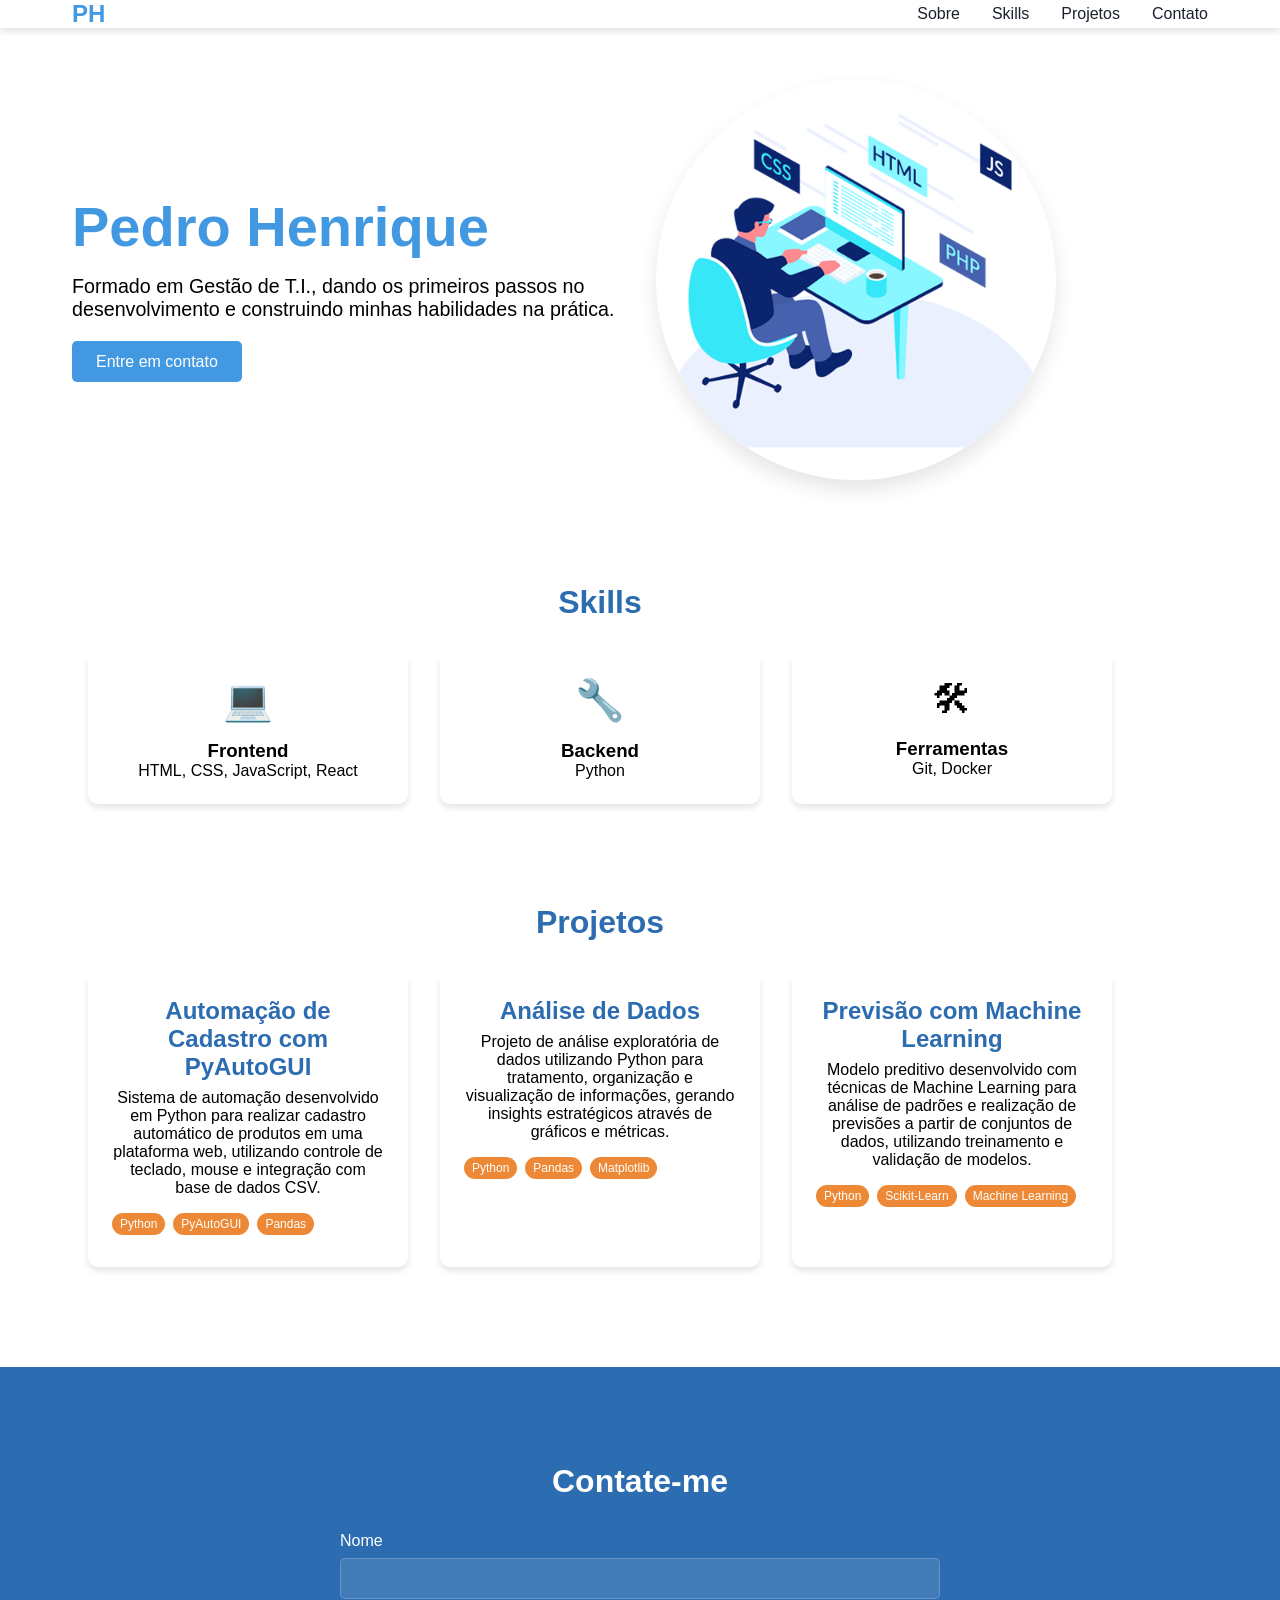
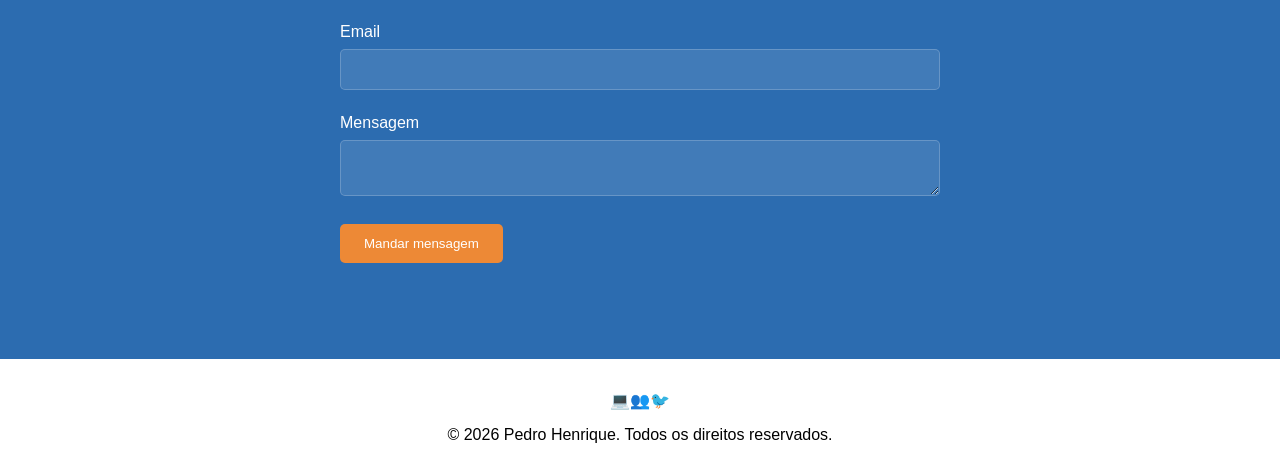
==== index.html @ 6753866b "adiciona link no projeto" ====
<!DOCTYPE html>
<html lang="pt">
    <head>

        <!-- Título exibido na aba do navegador -->
        <title> Desenvolvedor </title>

        <!-- Arquivo CSS principal -->
        <link rel="stylesheet" href="styles.css">
    </head>

    <body>

        <!-- Cabeçalho e menu de navegação -->
        <header>
            <nav class="container">
                <div class="logo"> PH </div>

                <!-- Links de navegação da página -->
                <UL class="nav-links">
                    <li> <a href="#sobre"> Sobre </a> </li>
                    <li> <a href="#skills"> Skills </a> </li>
                    <li> <a href="#projetos"> Projetos </a> </li>
                    <li> <a href="#contato"> Contato </a> </li>
                </UL>
            </nav>
        </header>

        <main>

            <!-- Seção principal de apresentação -->
            <section id="sobre" class="dev container fade-in">
                <div class="dev-texto">
                    <h1> Pedro Henrique </h1>

                    <p> Formado em Gestão de T.I., dando os primeiros passos no desenvolvimento e construindo minhas habilidades na prática. </p>

                    <a class="botao-de-contato" href="#contato"> Entre em contato </a>                        
                </div>

                <!-- Imagem de perfil -->
                <div class="dev-imagem">
                    <img src="img/dude.png" class="imagem-perfil">
                </div>
            </section>
            
            <!-- Seção de habilidades -->
            <section id="skills" class="container fade-in">
                <h2> Skills </h2>

                <div class="skills-grid">

                    <!-- Skill Frontend -->
                    <div class="skills-item">
                        <div class="skill-icon">&#128187;</div>
                        <h3>Frontend</h3>
                        <p>HTML, CSS, JavaScript, React</p>
                    </div>

                    <!-- Skill Backend -->
                    <div class="skills-item">
                        <div class="skill-icon">&#128295;</div>
                        <h3>Backend</h3>
                        <p>Python</p>
                    </div>

                    <!-- Ferramentas -->
                    <div class="skills-item">
                        <div class="skill-icon">&#128736;</div>
                        <h3>Ferramentas</h3>
                        <p>Git, Docker</p>
                    </div>
                    
                </div> 
            </section>
            
            <!-- Seção de projetos -->

            <section id="projetos" class="container fade-in">
                <h2> Projetos </h2>

                <div class="projeto-grid">

                <!-- Projeto 1 -->
                <a href="https://github.com/pedrollima2002/automacao-de-estoque"
                    target="_blank"
                    class="projeto-card">
                
                    <h3 class="titulo-projeto">Automação de Cadastro com PyAutoGUI</h3>

            <p>
                Sistema de automação desenvolvido em Python para realizar cadastro automático
                de produtos em uma plataforma web, utilizando controle de teclado, mouse
                e integração com base de dados CSV.
            </p>

            <div class="projeto-tags">
                <span> Python </span>
                <span> PyAutoGUI </span>
                <span> Pandas </span>
            </div>
                </a>

        <!-- Projeto 2 -->
        <a href="https://github.com/pedrollima2002/analise-de-dados" target="_blank" class="projeto-card">
            <h3 class="titulo-projeto">Análise de Dados</h3>

            <p>
                Projeto de análise exploratória de dados utilizando Python para tratamento,
                organização e visualização de informações, gerando insights estratégicos
                através de gráficos e métricas.
            </p>

            <div class="projeto-tags">
                <span> Python </span>
                <span> Pandas </span>
                <span> Matplotlib </span>
            </div>
        </a>

        <!-- Projeto 3 -->
        <a href="https://github.com/pedrollima2002/previsao-com-machine-learning" target="_blank" class="projeto-card">
            <h3 class="titulo-projeto">Previsão com Machine Learning</h3>

            <p>
                Modelo preditivo desenvolvido com técnicas de Machine Learning para análise
                de padrões e realização de previsões a partir de conjuntos de dados,
                utilizando treinamento e validação de modelos.
            </p>

            <div class="projeto-tags">
                <span> Python </span>
                <span> Scikit-Learn </span>
                <span> Machine Learning </span>
            </div>
        </a>

    </div>
</section>

            <!-- Seção de contato -->
            <section id="contato" class="contato fade-in">

                <h2 class="titulo-contato"> Contate-me </h2>

                <!-- Formulário de contato -->
                <form 
                    class="contato-form"
                    action="https://formspree.io/f/xnjwekrn"
                    method="POST"
                >

                    <div class="grupo-formulario">
                        <label> Nome </label>
                        <input id="nome" name="nome" required>
                    </div>

                    <div class="grupo-formulario">
                        <label for="email"> Email </label>
                        <input id="email" name="email" type="email" required>
                    </div>

                    <div class="grupo-formulario">
                        <label for="mensagem"> Mensagem </label>
                        <textarea id="mensagem" name="mensagem" required></textarea>
                    </div>

                    <button type="submit"> Mandar mensagem </button>
                </form>
                
            </section>

            <!-- Rodapé -->
            <footer>

                <!-- Ícones do footer -->
                <ul class="icones-footer">
                    <li>&#128187;</li>
                    <li>&#128101;</li>
                    <li>&#128038;</li>
                </ul>

                <p>&copy; 2026 Pedro Henrique. Todos os direitos reservados.</p>
            </footer>

        </main>
    </body>
</html>
---- styles.css ----
*, *::before, *::after {
    margin: 0;
    padding: 0;
    box-sizing: border-box
}

:root {
    --cor-de-fundo: #f0f4f8;
    --cor-de-texto: #1a202c;
    --cor-primaria: #4299e1;
    --cor-auxiliar: #ed8936;
    --cor-segundaria: #2c6cb0;
    --cor-de-fundo-card: #ffffff;
    --fonte: 'Inter', 'arial', sans-serif;
    --transicao: all 0.3s ease;
}

body {
    font-family: var(--fonte);
}

.container {
    max-width: 1200px;
    margin: 0 auto;
    padding: 0 2rem;
}

h2 {
    font-size: 2rem;
    margin-bottom: 2rem;
    text-align: center;
    color: var(--cor-segundaria );
    }

header {
    background-color: var(--cor-de-fundo-card);
    box-shadow: 0 4px 6px rgba(0, 0, 0, 0.1);
    position: fixed;
    width: 100%;
    top: 0;
    z-index: 1000;
}

nav {
    display: flex;
    justify-content: space-between;
    align-items: center; 
    padding: 1rem 0;
}

header .logo {
    font-size: 1.5rem;
    font-weight: bold;
    color: var(--cor-primaria)
}

.nav-links {
    display: flex;
    list-style: none;
}

.nav-links li {
    margin-left: 2rem;
}

.nav-links a {
    color: var(--cor-de-texto);
    text-decoration: none;
    transition: var(--transicao);
}

.nav-links a:hover {
    color: var(--cor-primaria);

}

main {

    margin-top: 5rem;
}

section {
    padding: 6rem 2rem;
}

.dev {
    display: grid;
    grid-template-columns: 1fr 1fr;
    gap: 2rem;
    align-items: center;
}

.dev-texto h1 {
    font-size: 3.5rem;
    margin-bottom: 1rem;
    color: var(--cor-primaria);
}

.dev-texto p {
    font-size: 1.23rem;
    margin-bottom: 2rem;
}

.botao-de-contato {
    background-color: var(--cor-primaria);
    text-decoration: none;
    color: white;
    padding: 0.75rem 1.5rem;
    border-radius: 5px;
    transition: var(--transicao);

}

.botao-de-contato:hover {
    background-color: var(--cor-segundaria);
}

.dev-imagem {
    position: relative;
}

.imagem-perfil {
    box-shadow: 0 10px 20px rgba(0, 0, 0, 0.1);
    border-radius: 50%;
    width: 100%;
    height: auto;
    max-width: 400px;
    object-fit: cover;
}

.skills-grid {
    display: grid;
    grid-template-columns: repeat(3, 320px);
    justify-content: center;
    gap: 2rem;
}

.skills-item {
    background-color: var(--cor-de-fundo-card);
    box-shadow: 0 4px 6px rgba(0, 0, 0, 0.1);
    padding: 1.5rem;
    text-align: center;
    border-radius: 10px;
    transition: var(--transicao);
}

.skills-item:hover {
    transform: translateY(-5px);

}

.skill-icon {
    font-size: 2.5rem;
    margin-bottom: 1rem;

}

.projeto-grid {
     display: grid;
    grid-template-columns: repeat(3, 320px);
    justify-content: center;
    gap: 2rem;
}

.projeto-card {
    background-color: var(--cor-de-fundo-card);
    border-radius: 10px;
    box-shadow: 0 4px 6px rgba(0, 0, 0, 0.1);
    padding: 1.5rem;
    transition: var(--transicao);
    text-decoration: none;
    color: inherit;
    display: block;
    
}

.projeto-card:hover {
    transform: translateY(-5px);
}

.titulo-projeto {
    font-size: 1.5rem;
    margin-bottom: 0.5rem;
    color: var(--cor-segundaria);
}

.projeto-tags {
    margin-top: 1rem;
    display: flex;
    flex-wrap: wrap;
}

.projeto-tags span {
    background-color: var(--cor-auxiliar);
    color: white;
    padding: 0.25rem 0.5rem;
    font-size: 0.75rem;
    border-radius: 20px;
    margin-right: 0.5rem;
    margin-bottom: 0.5rem;

}

#projetos, #skills {
    margin: 100px 0;
    text-align: center;
}

.contato {
    background-color: var(--cor-segundaria);
    color: white;
}

.contato-form {
    max-width: 600px;
    margin: 0 auto;
}

.grupo-formulario {
    margin-bottom: 1.5rem;
}

label {
    margin-bottom: 0.5rem;
    display: block;
}

input, textarea {
   background-color: rgba(255, 255, 255, 0.1);
    border: 1px solid rgba(255, 255, 255, 0.2);
    padding: 0.75rem;
    border-radius: 5px;
    color: white;
    width: 100%;
}

button {
    background-color: var(--cor-auxiliar);
    color: white;
    padding: 0.75rem 1.5rem;
    border: none;
    border-radius: 5px;
    cursor: pointer;
}

.titulo-contato {
    color: white;
}

footer {
    background-color: var(--cor-de-fundo-card);
    text-align: center;
    padding: 2rem 0;
}

.icones-footer {
    display: flex;
    justify-content: center;
    list-style: none;
    margin-bottom: 1rem;
}

@keyframes fade {
    from {
        opacity: 0; transform: translateY(20px);}
        to {
            opacity: 1; transform: translateY(0);
        }
}

.fade-in {
    animation: fade 1s ease-out;
}
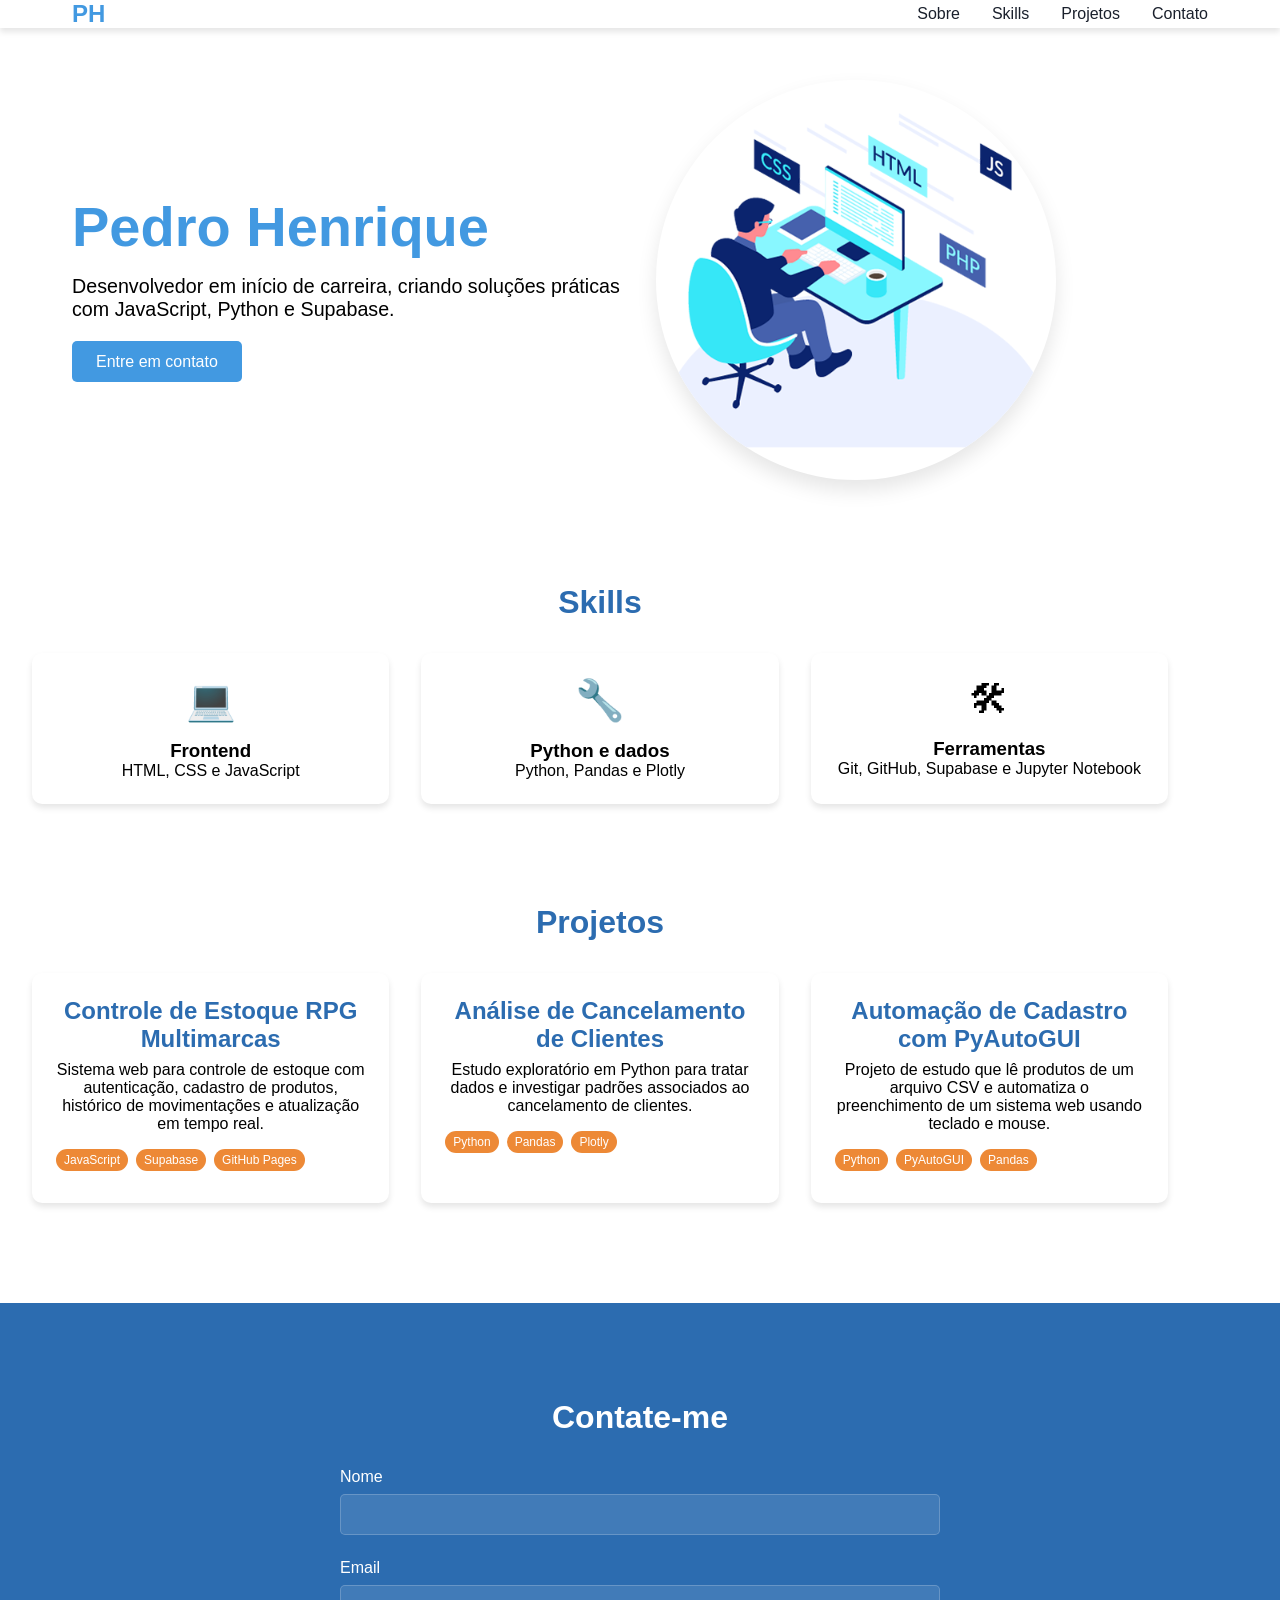
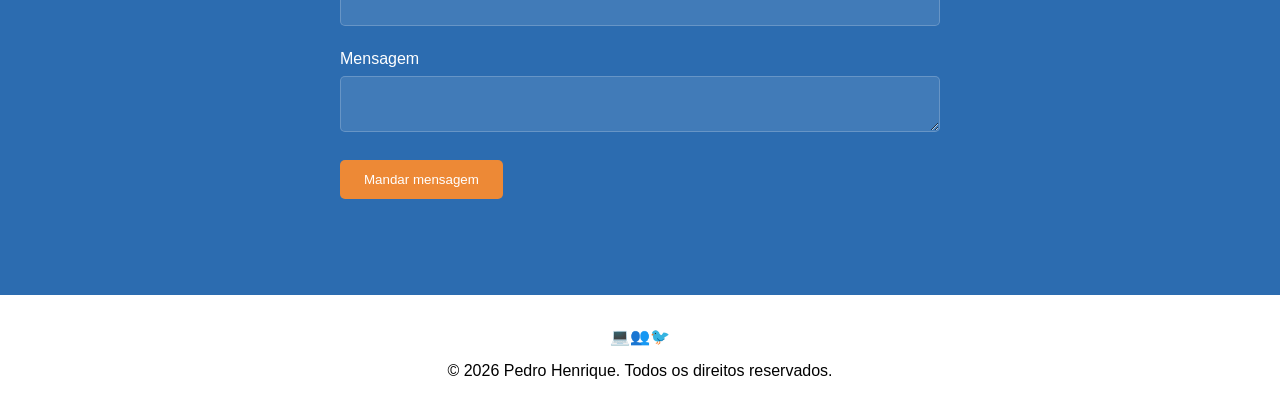
==== commit 12f07e22: "fix: corrige informações públicas do portfólio" ====
--- a/index.html
+++ b/index.html
@@ -2,11 +2,15 @@
 <html lang="pt">
     <head>
 
+        <meta charset="UTF-8">
+        <meta name="viewport" content="width=device-width, initial-scale=1.0">
+        <meta name="description" content="Portfólio de Pedro Henrique, desenvolvedor em início de carreira com projetos em JavaScript, Python e Supabase.">
+
         <!-- Título exibido na aba do navegador -->
-        <title> Desenvolvedor </title>
+        <title>Pedro Henrique | Desenvolvedor</title>
 
         <!-- Arquivo CSS principal -->
-        <link rel="stylesheet" href="styles.css">
+        <link rel="stylesheet" href="styles.css?v=20261008">
     </head>
 
     <body>
@@ -33,14 +37,14 @@
                 <div class="dev-texto">
                     <h1> Pedro Henrique </h1>
 
-                    <p> Formado em Gestão de T.I., dando os primeiros passos no desenvolvimento e construindo minhas habilidades na prática. </p>
+                    <p> Desenvolvedor em início de carreira, criando soluções práticas com JavaScript, Python e Supabase. </p>
 
                     <a class="botao-de-contato" href="#contato"> Entre em contato </a>                        
                 </div>
 
                 <!-- Imagem de perfil -->
                 <div class="dev-imagem">
-                    <img src="img/dude.png" class="imagem-perfil">
+                    <img src="src/img/dude.png" class="imagem-perfil" alt="Ilustração de uma pessoa desenvolvendo software">
                 </div>
             </section>
             
@@ -54,21 +58,21 @@
                     <div class="skills-item">
                         <div class="skill-icon">&#128187;</div>
                         <h3>Frontend</h3>
-                        <p>HTML, CSS, JavaScript, React</p>
+                        <p>HTML, CSS e JavaScript</p>
                     </div>
 
                     <!-- Skill Backend -->
                     <div class="skills-item">
                         <div class="skill-icon">&#128295;</div>
-                        <h3>Backend</h3>
-                        <p>Python</p>
+                        <h3>Python e dados</h3>
+                        <p>Python, Pandas e Plotly</p>
                     </div>
 
                     <!-- Ferramentas -->
                     <div class="skills-item">
                         <div class="skill-icon">&#128736;</div>
                         <h3>Ferramentas</h3>
-                        <p>Git, Docker</p>
+                        <p>Git, GitHub, Supabase e Jupyter Notebook</p>
                     </div>
                     
                 </div> 
@@ -82,56 +86,54 @@
                 <div class="projeto-grid">
 
                 <!-- Projeto 1 -->
-                <a href="https://github.com/pedrollima2002/automacao-de-estoque"
+                <a href="https://github.com/pedrollima2002/estoque-rpg"
                     target="_blank"
+                    rel="noopener noreferrer"
                     class="projeto-card">
                 
-                    <h3 class="titulo-projeto">Automação de Cadastro com PyAutoGUI</h3>
+                    <h3 class="titulo-projeto">Controle de Estoque RPG Multimarcas</h3>
 
             <p>
-                Sistema de automação desenvolvido em Python para realizar cadastro automático
-                de produtos em uma plataforma web, utilizando controle de teclado, mouse
-                e integração com base de dados CSV.
+                Sistema web para controle de estoque com autenticação, cadastro de produtos,
+                histórico de movimentações e atualização em tempo real.
+            </p>
+
+            <div class="projeto-tags">
+                <span> JavaScript </span>
+                <span> Supabase </span>
+                <span> GitHub Pages </span>
+            </div>
+                </a>
+
+        <!-- Projeto 2 -->
+        <a href="https://github.com/pedrollima2002/analise-de-cancelamento" target="_blank" rel="noopener noreferrer" class="projeto-card">
+            <h3 class="titulo-projeto">Análise de Cancelamento de Clientes</h3>
+
+            <p>
+                Estudo exploratório em Python para tratar dados e investigar padrões
+                associados ao cancelamento de clientes.
+            </p>
+
+            <div class="projeto-tags">
+                <span> Python </span>
+                <span> Pandas </span>
+                <span> Plotly </span>
+            </div>
+        </a>
+
+        <!-- Projeto 3 -->
+        <a href="https://github.com/pedrollima2002/automacao-de-estoque" target="_blank" rel="noopener noreferrer" class="projeto-card">
+            <h3 class="titulo-projeto">Automação de Cadastro com PyAutoGUI</h3>
+
+            <p>
+                Projeto de estudo que lê produtos de um arquivo CSV e automatiza o
+                preenchimento de um sistema web usando teclado e mouse.
             </p>
 
             <div class="projeto-tags">
                 <span> Python </span>
                 <span> PyAutoGUI </span>
                 <span> Pandas </span>
-            </div>
-                </a>
-
-        <!-- Projeto 2 -->
-        <a href="https://github.com/pedrollima2002/analise-de-dados" target="_blank" class="projeto-card">
-            <h3 class="titulo-projeto">Análise de Dados</h3>
-
-            <p>
-                Projeto de análise exploratória de dados utilizando Python para tratamento,
-                organização e visualização de informações, gerando insights estratégicos
-                através de gráficos e métricas.
-            </p>
-
-            <div class="projeto-tags">
-                <span> Python </span>
-                <span> Pandas </span>
-                <span> Matplotlib </span>
-            </div>
-        </a>
-
-        <!-- Projeto 3 -->
-        <a href="https://github.com/pedrollima2002/previsao-com-machine-learning" target="_blank" class="projeto-card">
-            <h3 class="titulo-projeto">Previsão com Machine Learning</h3>
-
-            <p>
-                Modelo preditivo desenvolvido com técnicas de Machine Learning para análise
-                de padrões e realização de previsões a partir de conjuntos de dados,
-                utilizando treinamento e validação de modelos.
-            </p>
-
-            <div class="projeto-tags">
-                <span> Python </span>
-                <span> Scikit-Learn </span>
-                <span> Machine Learning </span>
             </div>
         </a>
 
@@ -185,4 +187,4 @@
 
         </main>
     </body>
-</html>+</html>
--- a/styles.css
+++ b/styles.css
@@ -130,7 +130,7 @@
 
 .skills-grid {
     display: grid;
-    grid-template-columns: repeat(3, 320px);
+    grid-template-columns: repeat(auto-fit, minmax(260px, 1fr));
     justify-content: center;
     gap: 2rem;
 }
@@ -157,7 +157,7 @@
 
 .projeto-grid {
      display: grid;
-    grid-template-columns: repeat(3, 320px);
+    grid-template-columns: repeat(auto-fit, minmax(260px, 1fr));
     justify-content: center;
     gap: 2rem;
 }
@@ -171,7 +171,7 @@
     text-decoration: none;
     color: inherit;
     display: block;
-    
+
 }
 
 .projeto-card:hover {
@@ -271,4 +271,80 @@
 .fade-in {
     animation: fade 1s ease-out;
 }
-    +
+@media (max-width: 768px) {
+    .container {
+        padding: 0 1.25rem;
+    }
+
+    nav {
+        align-items: flex-start;
+        gap: 1rem;
+    }
+
+    .nav-links {
+        flex-wrap: wrap;
+        justify-content: flex-end;
+        row-gap: 0.75rem;
+    }
+
+    .nav-links li {
+        margin-left: 1rem;
+    }
+
+    section {
+        padding: 4rem 1.25rem;
+    }
+
+    .dev {
+        grid-template-columns: 1fr;
+        text-align: center;
+    }
+
+    .dev-texto h1 {
+        font-size: 2.5rem;
+    }
+
+    .dev-imagem {
+        display: flex;
+        justify-content: center;
+    }
+
+    #projetos,
+    #skills {
+        margin: 60px 0;
+    }
+}
+
+@media (max-width: 480px) {
+    header {
+        position: static;
+    }
+
+    main {
+        margin-top: 0;
+    }
+
+    nav {
+        align-items: center;
+        flex-direction: column;
+        padding: 1rem 0;
+    }
+
+    .nav-links {
+        justify-content: center;
+    }
+
+    .nav-links li {
+        margin: 0 0.5rem;
+    }
+
+    .dev-texto h1 {
+        font-size: 2rem;
+    }
+
+    .skills-grid,
+    .projeto-grid {
+        grid-template-columns: 1fr;
+    }
+}
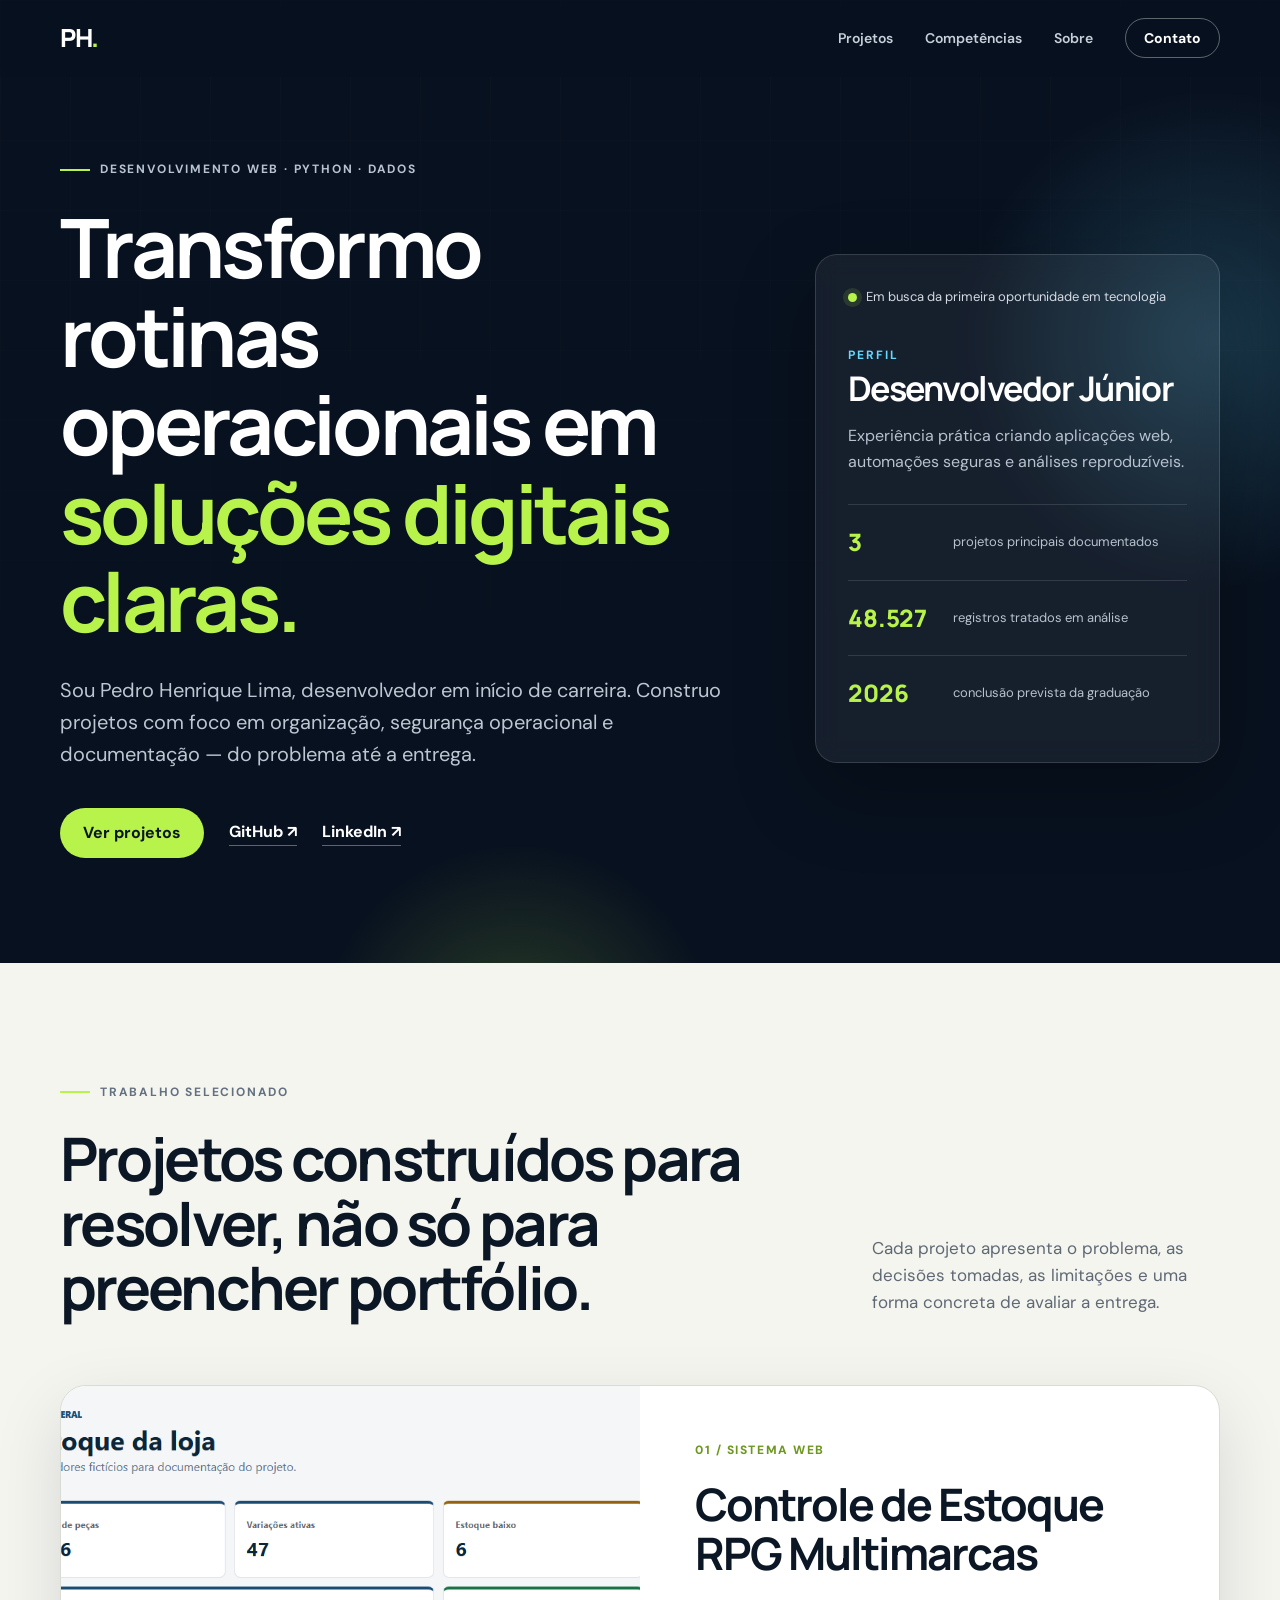
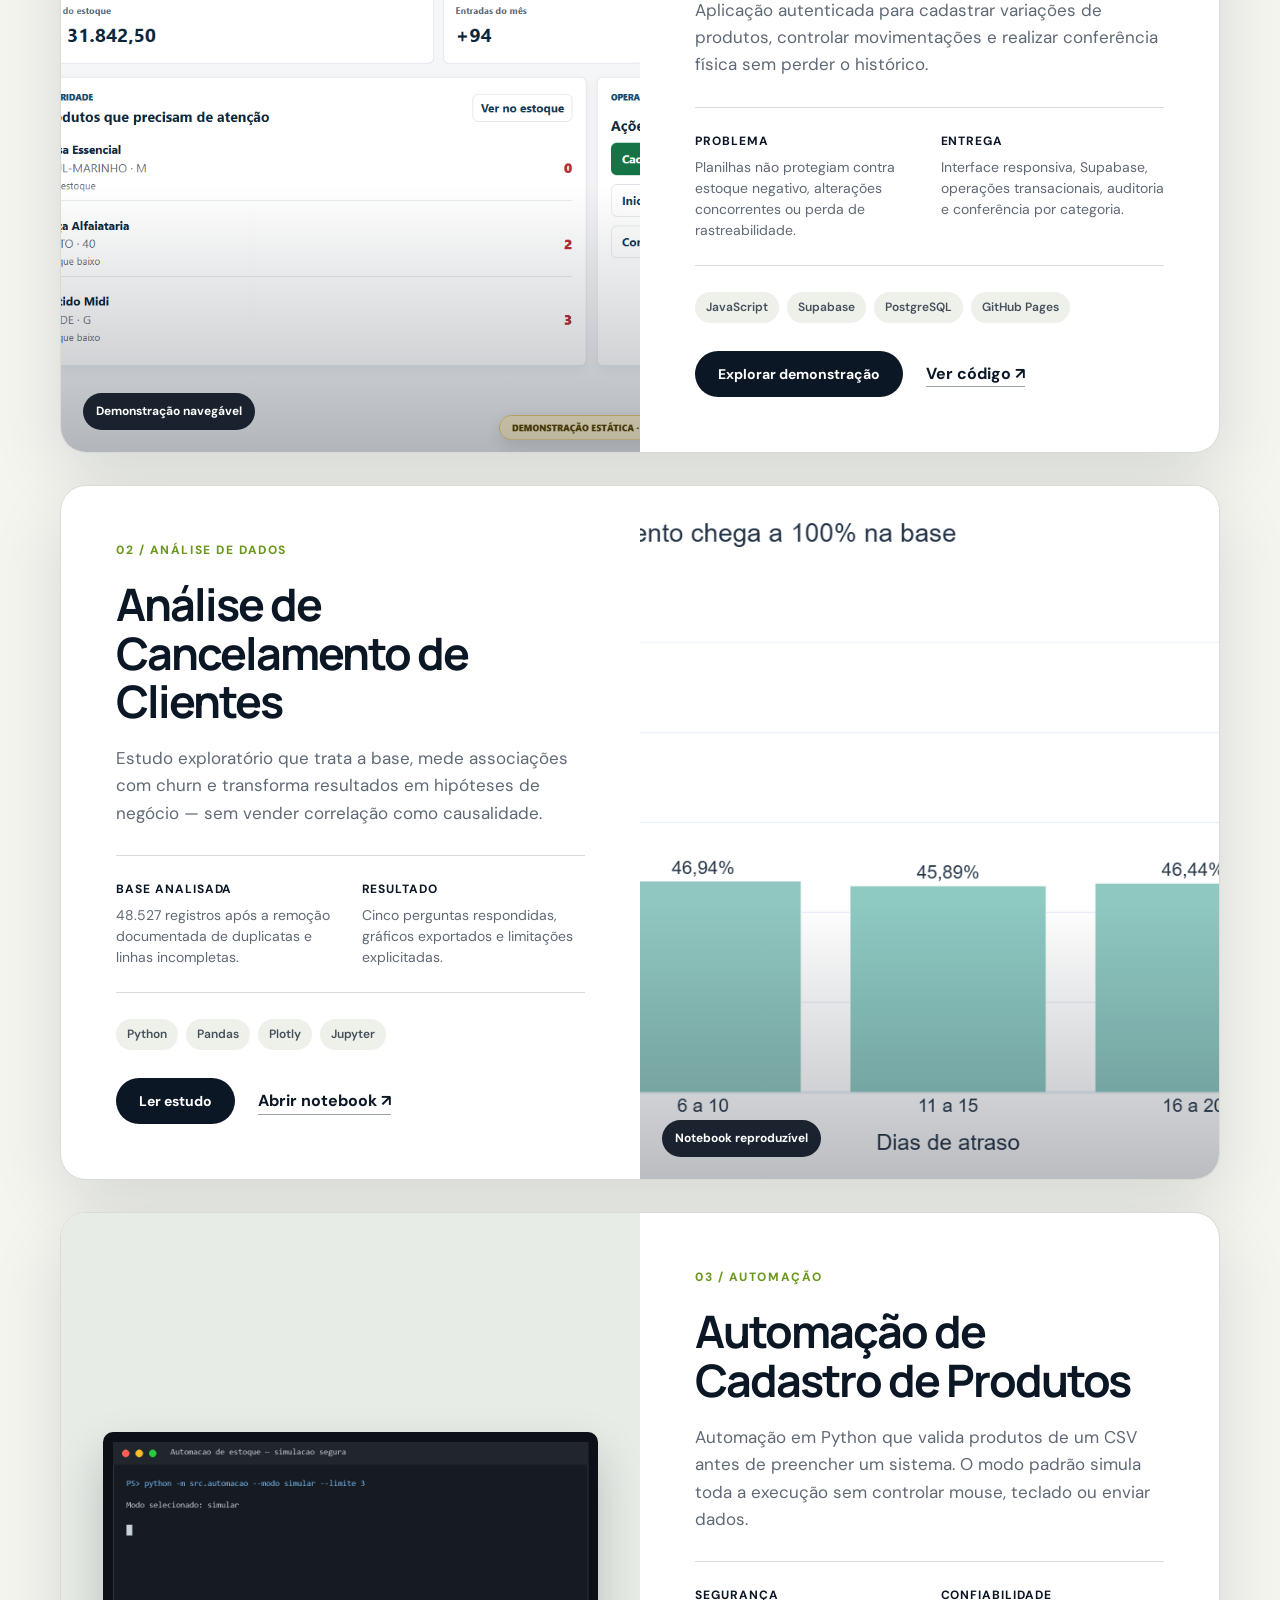
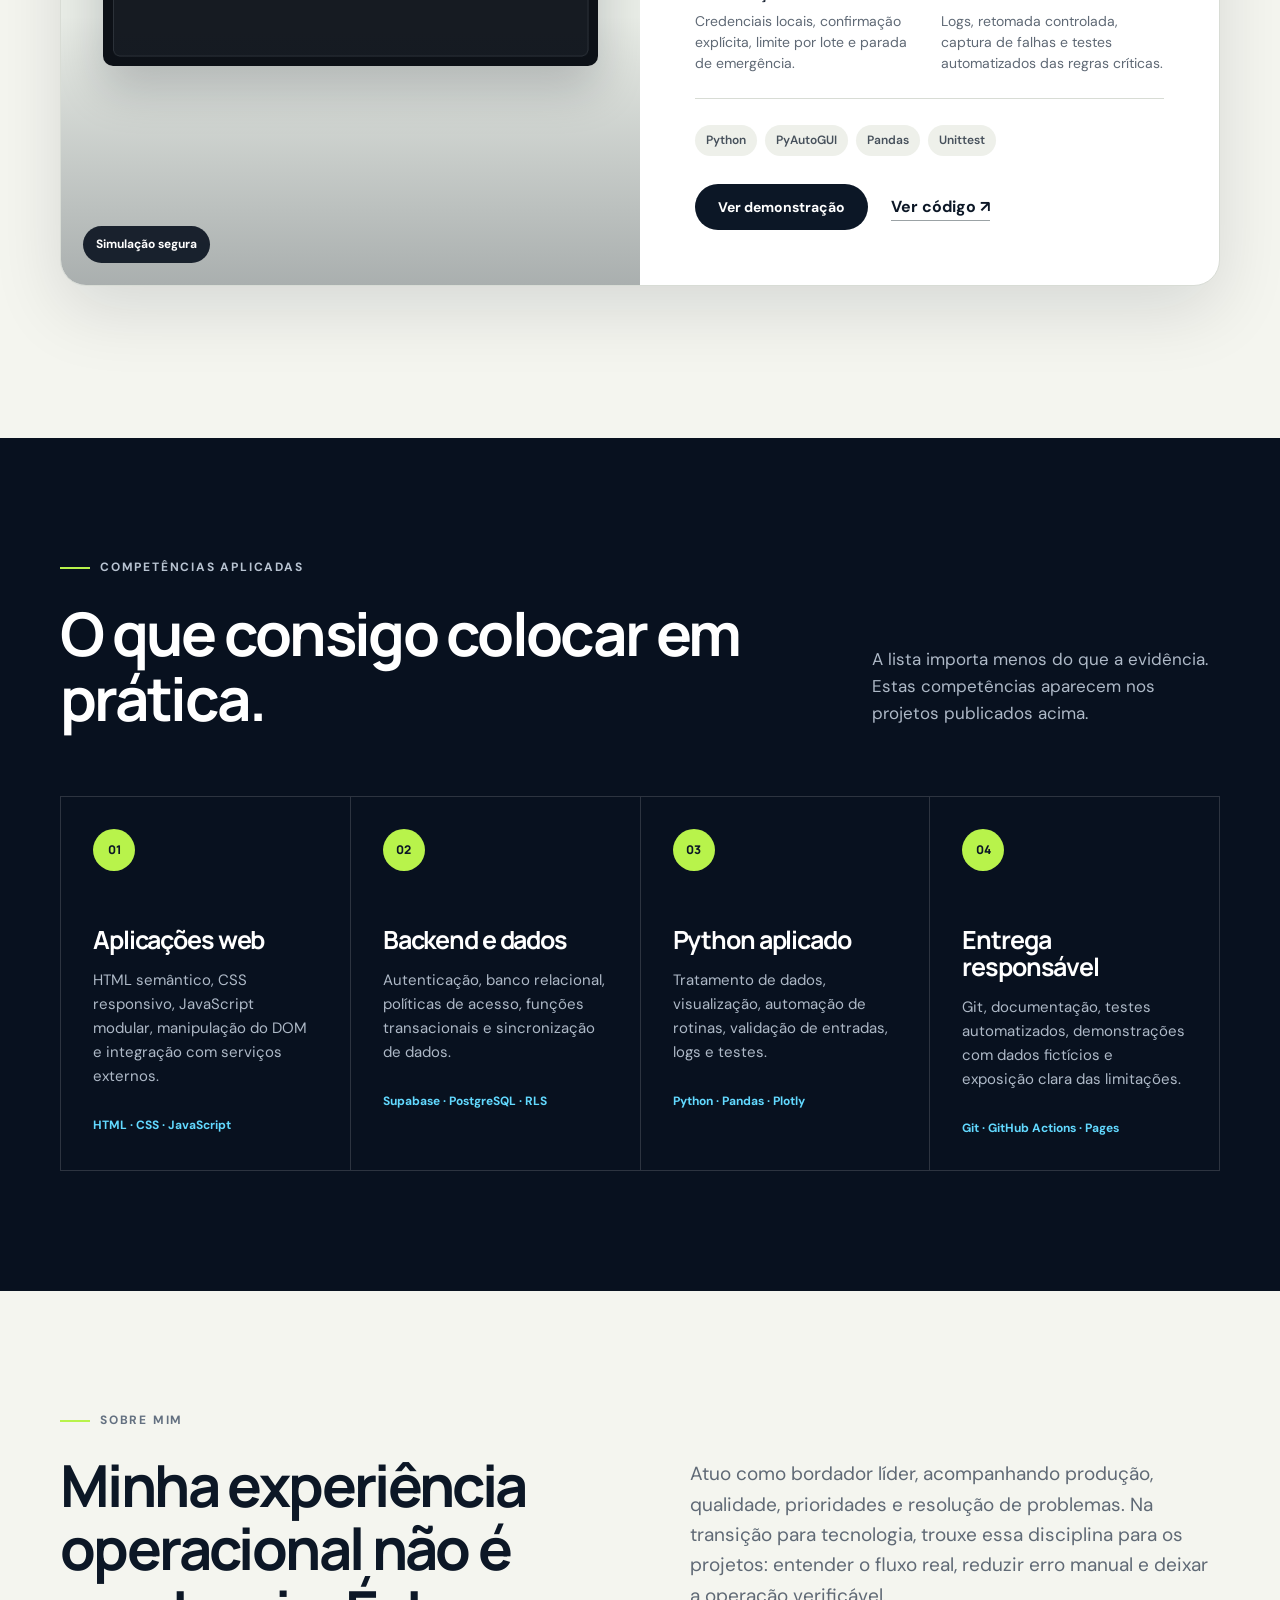
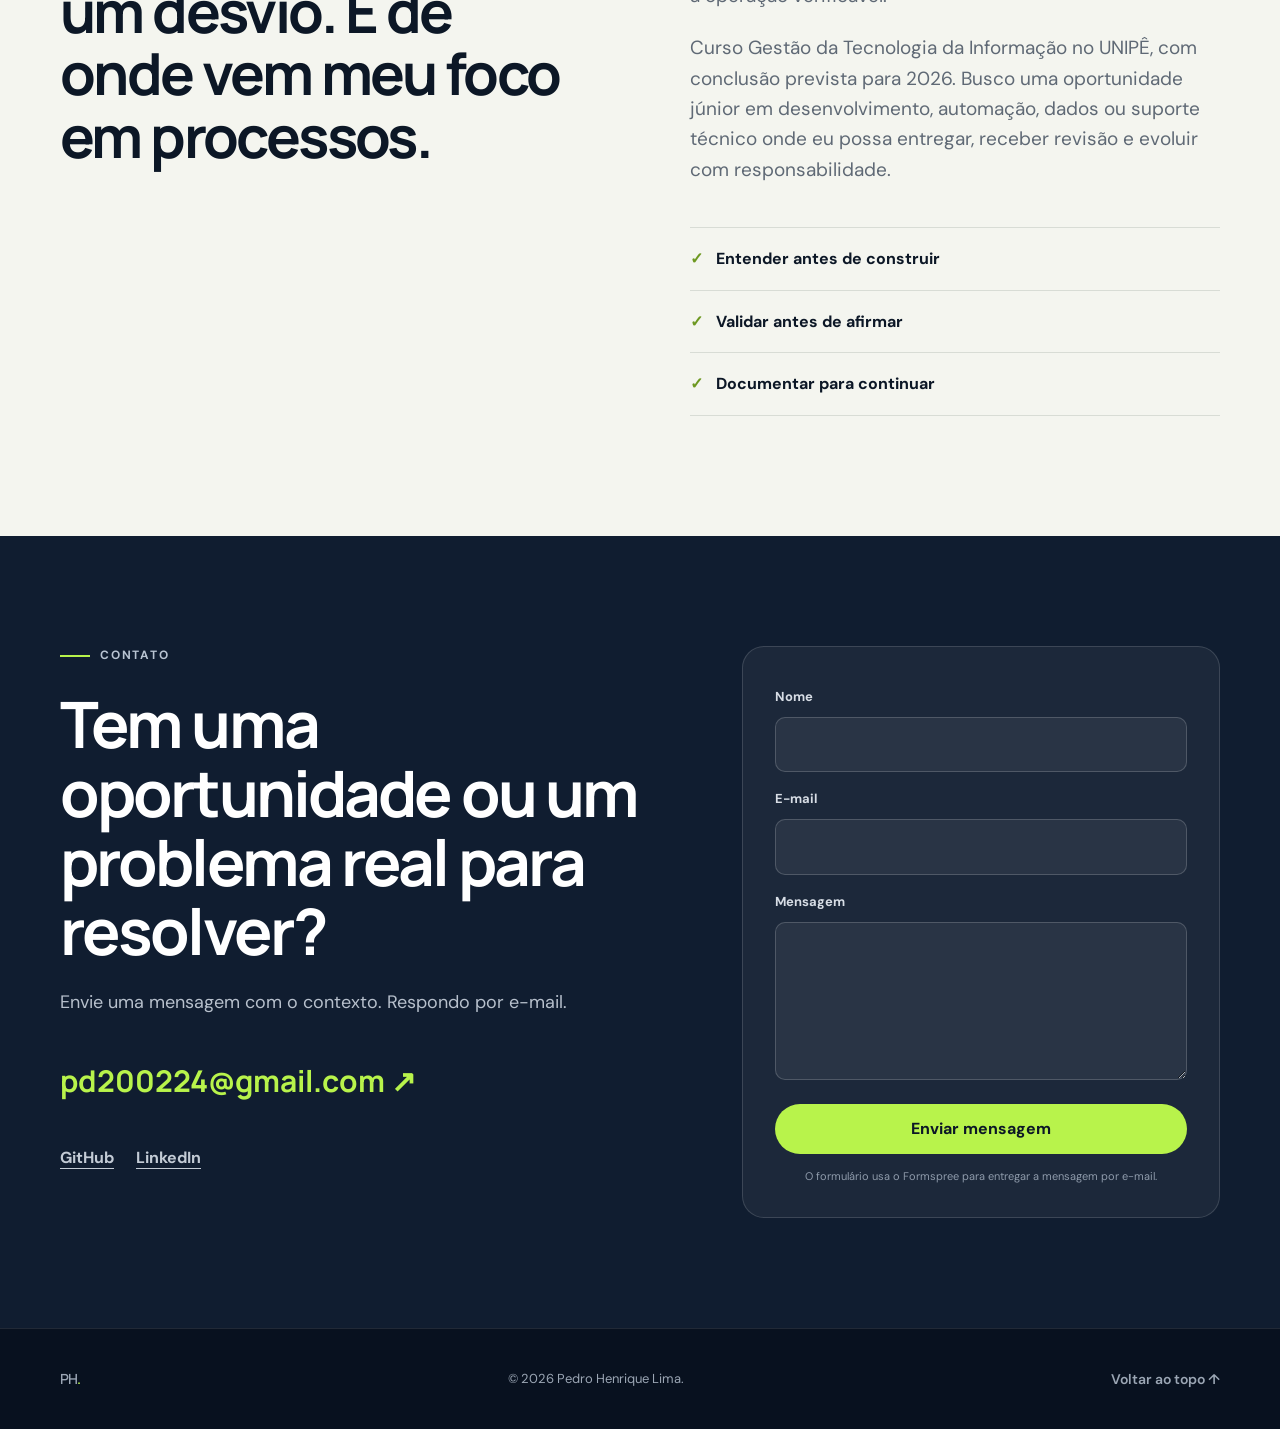
==== commit de8aa22b: "feat: reconstrói portfólio como vitrine profissional" ====
--- a/index.html
+++ b/index.html
@@ -1,190 +1,184 @@
-<!DOCTYPE html>
-<html lang="pt">
-    <head>
+<!doctype html>
+<html lang="pt-BR">
+<head>
+  <meta charset="utf-8">
+  <meta name="viewport" content="width=device-width, initial-scale=1">
+  <meta name="description" content="Portfólio de Pedro Henrique Lima: desenvolvimento web, automação com Python e análise de dados aplicada a problemas operacionais.">
+  <meta name="theme-color" content="#08111f">
+  <meta property="og:title" content="Pedro Henrique Lima | Desenvolvedor">
+  <meta property="og:description" content="Projetos documentados em JavaScript, Python, dados e Supabase.">
+  <meta property="og:type" content="website">
+  <title>Pedro Henrique Lima | Desenvolvedor</title>
+  <link rel="preconnect" href="https://fonts.googleapis.com">
+  <link rel="preconnect" href="https://fonts.gstatic.com" crossorigin>
+  <link href="https://fonts.googleapis.com/css2?family=DM+Sans:wght@400;500;600;700&family=Manrope:wght@600;700;800&display=swap" rel="stylesheet">
+  <link rel="stylesheet" href="styles.css?v=20261008-2">
+  <script src="script.js?v=20261008-2" defer></script>
+</head>
+<body>
+  <a class="skip-link" href="#conteudo">Pular para o conteúdo</a>
+  <header class="site-header" data-header>
+    <nav class="container nav" aria-label="Navegação principal">
+      <a class="brand" href="#inicio" aria-label="Ir para o início">PH<span>.</span></a>
+      <div class="nav-links">
+        <a href="#projetos">Projetos</a>
+        <a href="#competencias">Competências</a>
+        <a href="#sobre">Sobre</a>
+      </div>
+      <a class="button button-small button-outline" href="#contato">Contato</a>
+    </nav>
+  </header>
 
-        <meta charset="UTF-8">
-        <meta name="viewport" content="width=device-width, initial-scale=1.0">
-        <meta name="description" content="Portfólio de Pedro Henrique, desenvolvedor em início de carreira com projetos em JavaScript, Python e Supabase.">
+  <main id="conteudo">
+    <section class="hero" id="inicio">
+      <div class="hero-glow hero-glow-one" aria-hidden="true"></div>
+      <div class="hero-glow hero-glow-two" aria-hidden="true"></div>
+      <div class="container hero-grid">
+        <div class="hero-copy reveal">
+          <p class="eyebrow"><span></span> Desenvolvimento web · Python · Dados</p>
+          <h1>Transformo rotinas operacionais em <em><span>soluções digitais</span> claras.</em></h1>
+          <p class="hero-intro">Sou Pedro Henrique Lima, desenvolvedor em início de carreira. Construo projetos com foco em organização, segurança operacional e documentação — do problema até a entrega.</p>
+          <div class="hero-actions">
+            <a class="button button-primary" href="#projetos">Ver projetos</a>
+            <a class="text-link" href="https://github.com/pedrollima2002" target="_blank" rel="noopener noreferrer">GitHub <span aria-hidden="true">↗</span></a>
+            <a class="text-link" href="https://www.linkedin.com/in/pedro-lima-a56331310" target="_blank" rel="noopener noreferrer">LinkedIn <span aria-hidden="true">↗</span></a>
+          </div>
+        </div>
+        <aside class="hero-panel reveal" aria-label="Resumo profissional">
+          <div class="status"><span></span> Em busca da primeira oportunidade em tecnologia</div>
+          <p class="panel-kicker">Perfil</p>
+          <h2>Desenvolvedor Júnior</h2>
+          <p>Experiência prática criando aplicações web, automações seguras e análises reproduzíveis.</p>
+          <dl class="quick-facts">
+            <div><dt>3</dt><dd>projetos principais documentados</dd></div>
+            <div><dt>48.527</dt><dd>registros tratados em análise</dd></div>
+            <div><dt>2026</dt><dd>conclusão prevista da graduação</dd></div>
+          </dl>
+        </aside>
+      </div>
+    </section>
 
-        <!-- Título exibido na aba do navegador -->
-        <title>Pedro Henrique | Desenvolvedor</title>
+    <section class="section projects-section" id="projetos">
+      <div class="container">
+        <div class="section-heading reveal">
+          <div>
+            <p class="eyebrow dark"><span></span> Trabalho selecionado</p>
+            <h2>Projetos construídos para resolver, não só para preencher portfólio.</h2>
+          </div>
+          <p>Cada projeto apresenta o problema, as decisões tomadas, as limitações e uma forma concreta de avaliar a entrega.</p>
+        </div>
 
-        <!-- Arquivo CSS principal -->
-        <link rel="stylesheet" href="styles.css?v=20261008">
-    </head>
+        <article class="project reveal">
+          <a class="project-media" href="https://pedrollima2002.github.io/estoque-rpg/docs/demo.html" target="_blank" rel="noopener noreferrer" aria-label="Abrir demonstração do controle de estoque">
+            <img src="assets/projects/estoque-dashboard.png" alt="Dashboard demonstrativo do sistema de estoque com indicadores e dados fictícios">
+            <span class="media-badge">Demonstração navegável</span>
+          </a>
+          <div class="project-content">
+            <div class="project-number">01 / Sistema web</div>
+            <h3>Controle de Estoque RPG Multimarcas</h3>
+            <p class="project-lead">Aplicação autenticada para cadastrar variações de produtos, controlar movimentações e realizar conferência física sem perder o histórico.</p>
+            <div class="project-proof">
+              <div><strong>Problema</strong><span>Planilhas não protegiam contra estoque negativo, alterações concorrentes ou perda de rastreabilidade.</span></div>
+              <div><strong>Entrega</strong><span>Interface responsiva, Supabase, operações transacionais, auditoria e conferência por categoria.</span></div>
+            </div>
+            <ul class="tags" aria-label="Tecnologias"><li>JavaScript</li><li>Supabase</li><li>PostgreSQL</li><li>GitHub Pages</li></ul>
+            <div class="project-actions">
+              <a class="button button-dark" href="https://pedrollima2002.github.io/estoque-rpg/docs/demo.html" target="_blank" rel="noopener noreferrer">Explorar demonstração</a>
+              <a class="text-link dark-link" href="https://github.com/pedrollima2002/estoque-rpg" target="_blank" rel="noopener noreferrer">Ver código <span aria-hidden="true">↗</span></a>
+            </div>
+          </div>
+        </article>
 
-    <body>
+        <article class="project reveal">
+          <a class="project-media" href="https://github.com/pedrollima2002/analise-de-cancelamento" target="_blank" rel="noopener noreferrer" aria-label="Abrir análise de cancelamento no GitHub">
+            <img src="assets/projects/churn-atraso.png" alt="Gráfico da taxa de cancelamento por faixa de dias de atraso">
+            <span class="media-badge">Notebook reproduzível</span>
+          </a>
+          <div class="project-content">
+            <div class="project-number">02 / Análise de dados</div>
+            <h3>Análise de Cancelamento de Clientes</h3>
+            <p class="project-lead">Estudo exploratório que trata a base, mede associações com churn e transforma resultados em hipóteses de negócio — sem vender correlação como causalidade.</p>
+            <div class="project-proof">
+              <div><strong>Base analisada</strong><span>48.527 registros após a remoção documentada de duplicatas e linhas incompletas.</span></div>
+              <div><strong>Resultado</strong><span>Cinco perguntas respondidas, gráficos exportados e limitações explicitadas.</span></div>
+            </div>
+            <ul class="tags" aria-label="Tecnologias"><li>Python</li><li>Pandas</li><li>Plotly</li><li>Jupyter</li></ul>
+            <div class="project-actions">
+              <a class="button button-dark" href="https://github.com/pedrollima2002/analise-de-cancelamento#resumo-executivo" target="_blank" rel="noopener noreferrer">Ler estudo</a>
+              <a class="text-link dark-link" href="https://github.com/pedrollima2002/analise-de-cancelamento/blob/main/notebooks/analise_cancelamento.ipynb" target="_blank" rel="noopener noreferrer">Abrir notebook <span aria-hidden="true">↗</span></a>
+            </div>
+          </div>
+        </article>
 
-        <!-- Cabeçalho e menu de navegação -->
-        <header>
-            <nav class="container">
-                <div class="logo"> PH </div>
+        <article class="project reveal">
+          <a class="project-media automation-media" href="https://github.com/pedrollima2002/automacao-de-estoque" target="_blank" rel="noopener noreferrer" aria-label="Abrir automação de cadastro no GitHub">
+            <img src="assets/projects/automacao-simulacao.gif" alt="Terminal executando a simulação segura da automação com dados fictícios">
+            <span class="media-badge">Simulação segura</span>
+          </a>
+          <div class="project-content">
+            <div class="project-number">03 / Automação</div>
+            <h3>Automação de Cadastro de Produtos</h3>
+            <p class="project-lead">Automação em Python que valida produtos de um CSV antes de preencher um sistema. O modo padrão simula toda a execução sem controlar mouse, teclado ou enviar dados.</p>
+            <div class="project-proof">
+              <div><strong>Segurança</strong><span>Credenciais locais, confirmação explícita, limite por lote e parada de emergência.</span></div>
+              <div><strong>Confiabilidade</strong><span>Logs, retomada controlada, captura de falhas e testes automatizados das regras críticas.</span></div>
+            </div>
+            <ul class="tags" aria-label="Tecnologias"><li>Python</li><li>PyAutoGUI</li><li>Pandas</li><li>Unittest</li></ul>
+            <div class="project-actions">
+              <a class="button button-dark" href="https://github.com/pedrollima2002/automacao-de-estoque#demonstração-segura" target="_blank" rel="noopener noreferrer">Ver demonstração</a>
+              <a class="text-link dark-link" href="https://github.com/pedrollima2002/automacao-de-estoque" target="_blank" rel="noopener noreferrer">Ver código <span aria-hidden="true">↗</span></a>
+            </div>
+          </div>
+        </article>
+      </div>
+    </section>
 
-                <!-- Links de navegação da página -->
-                <UL class="nav-links">
-                    <li> <a href="#sobre"> Sobre </a> </li>
-                    <li> <a href="#skills"> Skills </a> </li>
-                    <li> <a href="#projetos"> Projetos </a> </li>
-                    <li> <a href="#contato"> Contato </a> </li>
-                </UL>
-            </nav>
-        </header>
+    <section class="section capabilities" id="competencias">
+      <div class="container">
+        <div class="section-heading light reveal">
+          <div><p class="eyebrow"><span></span> Competências aplicadas</p><h2>O que consigo colocar em prática.</h2></div>
+          <p>A lista importa menos do que a evidência. Estas competências aparecem nos projetos publicados acima.</p>
+        </div>
+        <div class="capability-grid">
+          <article class="capability reveal"><span class="capability-icon">01</span><h3>Aplicações web</h3><p>HTML semântico, CSS responsivo, JavaScript modular, manipulação do DOM e integração com serviços externos.</p><span class="capability-stack">HTML · CSS · JavaScript</span></article>
+          <article class="capability reveal"><span class="capability-icon">02</span><h3>Backend e dados</h3><p>Autenticação, banco relacional, políticas de acesso, funções transacionais e sincronização de dados.</p><span class="capability-stack">Supabase · PostgreSQL · RLS</span></article>
+          <article class="capability reveal"><span class="capability-icon">03</span><h3>Python aplicado</h3><p>Tratamento de dados, visualização, automação de rotinas, validação de entradas, logs e testes.</p><span class="capability-stack">Python · Pandas · Plotly</span></article>
+          <article class="capability reveal"><span class="capability-icon">04</span><h3>Entrega responsável</h3><p>Git, documentação, testes automatizados, demonstrações com dados fictícios e exposição clara das limitações.</p><span class="capability-stack">Git · GitHub Actions · Pages</span></article>
+        </div>
+      </div>
+    </section>
 
-        <main>
+    <section class="section about" id="sobre">
+      <div class="container about-grid">
+        <div class="about-title reveal"><p class="eyebrow dark"><span></span> Sobre mim</p><h2>Minha experiência operacional não é um desvio. É de onde vem meu foco em processos.</h2></div>
+        <div class="about-copy reveal">
+          <p>Atuo como bordador líder, acompanhando produção, qualidade, prioridades e resolução de problemas. Na transição para tecnologia, trouxe essa disciplina para os projetos: entender o fluxo real, reduzir erro manual e deixar a operação verificável.</p>
+          <p>Curso Gestão da Tecnologia da Informação no UNIPÊ, com conclusão prevista para 2026. Busco uma oportunidade júnior em desenvolvimento, automação, dados ou suporte técnico onde eu possa entregar, receber revisão e evoluir com responsabilidade.</p>
+          <div class="principles"><span>Entender antes de construir</span><span>Validar antes de afirmar</span><span>Documentar para continuar</span></div>
+        </div>
+      </div>
+    </section>
 
-            <!-- Seção principal de apresentação -->
-            <section id="sobre" class="dev container fade-in">
-                <div class="dev-texto">
-                    <h1> Pedro Henrique </h1>
+    <section class="contact" id="contato">
+      <div class="container contact-grid">
+        <div class="contact-copy reveal">
+          <p class="eyebrow"><span></span> Contato</p>
+          <h2>Tem uma oportunidade ou um problema real para resolver?</h2>
+          <p>Envie uma mensagem com o contexto. Respondo por e-mail.</p>
+          <a class="email-link" href="mailto:pd200224@gmail.com">pd200224@gmail.com <span aria-hidden="true">↗</span></a>
+          <div class="contact-social"><a href="https://github.com/pedrollima2002" target="_blank" rel="noopener noreferrer">GitHub</a><a href="https://www.linkedin.com/in/pedro-lima-a56331310" target="_blank" rel="noopener noreferrer">LinkedIn</a></div>
+        </div>
+        <form class="contact-form reveal" action="https://formspree.io/f/xnjwekrn" method="POST">
+          <label for="nome">Nome</label><input id="nome" name="nome" autocomplete="name" required>
+          <label for="email">E-mail</label><input id="email" name="email" type="email" autocomplete="email" required>
+          <label for="mensagem">Mensagem</label><textarea id="mensagem" name="mensagem" rows="5" required></textarea>
+          <button class="button button-primary" type="submit">Enviar mensagem</button>
+          <p class="form-note">O formulário usa o Formspree para entregar a mensagem por e-mail.</p>
+        </form>
+      </div>
+    </section>
+  </main>
 
-                    <p> Desenvolvedor em início de carreira, criando soluções práticas com JavaScript, Python e Supabase. </p>
-
-                    <a class="botao-de-contato" href="#contato"> Entre em contato </a>                        
-                </div>
-
-                <!-- Imagem de perfil -->
-                <div class="dev-imagem">
-                    <img src="src/img/dude.png" class="imagem-perfil" alt="Ilustração de uma pessoa desenvolvendo software">
-                </div>
-            </section>
-            
-            <!-- Seção de habilidades -->
-            <section id="skills" class="container fade-in">
-                <h2> Skills </h2>
-
-                <div class="skills-grid">
-
-                    <!-- Skill Frontend -->
-                    <div class="skills-item">
-                        <div class="skill-icon">&#128187;</div>
-                        <h3>Frontend</h3>
-                        <p>HTML, CSS e JavaScript</p>
-                    </div>
-
-                    <!-- Skill Backend -->
-                    <div class="skills-item">
-                        <div class="skill-icon">&#128295;</div>
-                        <h3>Python e dados</h3>
-                        <p>Python, Pandas e Plotly</p>
-                    </div>
-
-                    <!-- Ferramentas -->
-                    <div class="skills-item">
-                        <div class="skill-icon">&#128736;</div>
-                        <h3>Ferramentas</h3>
-                        <p>Git, GitHub, Supabase e Jupyter Notebook</p>
-                    </div>
-                    
-                </div> 
-            </section>
-            
-            <!-- Seção de projetos -->
-
-            <section id="projetos" class="container fade-in">
-                <h2> Projetos </h2>
-
-                <div class="projeto-grid">
-
-                <!-- Projeto 1 -->
-                <a href="https://github.com/pedrollima2002/estoque-rpg"
-                    target="_blank"
-                    rel="noopener noreferrer"
-                    class="projeto-card">
-                
-                    <h3 class="titulo-projeto">Controle de Estoque RPG Multimarcas</h3>
-
-            <p>
-                Sistema web para controle de estoque com autenticação, cadastro de produtos,
-                histórico de movimentações e atualização em tempo real.
-            </p>
-
-            <div class="projeto-tags">
-                <span> JavaScript </span>
-                <span> Supabase </span>
-                <span> GitHub Pages </span>
-            </div>
-                </a>
-
-        <!-- Projeto 2 -->
-        <a href="https://github.com/pedrollima2002/analise-de-cancelamento" target="_blank" rel="noopener noreferrer" class="projeto-card">
-            <h3 class="titulo-projeto">Análise de Cancelamento de Clientes</h3>
-
-            <p>
-                Estudo exploratório em Python para tratar dados e investigar padrões
-                associados ao cancelamento de clientes.
-            </p>
-
-            <div class="projeto-tags">
-                <span> Python </span>
-                <span> Pandas </span>
-                <span> Plotly </span>
-            </div>
-        </a>
-
-        <!-- Projeto 3 -->
-        <a href="https://github.com/pedrollima2002/automacao-de-estoque" target="_blank" rel="noopener noreferrer" class="projeto-card">
-            <h3 class="titulo-projeto">Automação de Cadastro com PyAutoGUI</h3>
-
-            <p>
-                Projeto de estudo que lê produtos de um arquivo CSV e automatiza o
-                preenchimento de um sistema web usando teclado e mouse.
-            </p>
-
-            <div class="projeto-tags">
-                <span> Python </span>
-                <span> PyAutoGUI </span>
-                <span> Pandas </span>
-            </div>
-        </a>
-
-    </div>
-</section>
-
-            <!-- Seção de contato -->
-            <section id="contato" class="contato fade-in">
-
-                <h2 class="titulo-contato"> Contate-me </h2>
-
-                <!-- Formulário de contato -->
-                <form 
-                    class="contato-form"
-                    action="https://formspree.io/f/xnjwekrn"
-                    method="POST"
-                >
-
-                    <div class="grupo-formulario">
-                        <label> Nome </label>
-                        <input id="nome" name="nome" required>
-                    </div>
-
-                    <div class="grupo-formulario">
-                        <label for="email"> Email </label>
-                        <input id="email" name="email" type="email" required>
-                    </div>
-
-                    <div class="grupo-formulario">
-                        <label for="mensagem"> Mensagem </label>
-                        <textarea id="mensagem" name="mensagem" required></textarea>
-                    </div>
-
-                    <button type="submit"> Mandar mensagem </button>
-                </form>
-                
-            </section>
-
-            <!-- Rodapé -->
-            <footer>
-
-                <!-- Ícones do footer -->
-                <ul class="icones-footer">
-                    <li>&#128187;</li>
-                    <li>&#128101;</li>
-                    <li>&#128038;</li>
-                </ul>
-
-                <p>&copy; 2026 Pedro Henrique. Todos os direitos reservados.</p>
-            </footer>
-
-        </main>
-    </body>
+  <footer class="footer"><div class="container footer-inner"><a class="brand" href="#inicio">PH<span>.</span></a><p>© <span data-year>2026</span> Pedro Henrique Lima.</p><a href="#inicio">Voltar ao topo ↑</a></div></footer>
+</body>
 </html>
--- a/styles.css
+++ b/styles.css
@@ -1,350 +1,138 @@
-*, *::before, *::after {
-    margin: 0;
-    padding: 0;
-    box-sizing: border-box
+:root {
+  --ink: #0c1726; --navy: #08111f; --navy-soft: #101d30; --paper: #f4f5ef;
+  --white: #fff; --muted: #5f6975; --line: #d8dcd5; --accent: #b8f34b;
+  --accent-dark: #6d9820; --blue: #62d9ff; --radius: 22px;
+  --shadow: 0 24px 70px rgba(8, 17, 31, .12);
 }
-
-:root {
-    --cor-de-fundo: #f0f4f8;
-    --cor-de-texto: #1a202c;
-    --cor-primaria: #4299e1;
-    --cor-auxiliar: #ed8936;
-    --cor-segundaria: #2c6cb0;
-    --cor-de-fundo-card: #ffffff;
-    --fonte: 'Inter', 'arial', sans-serif;
-    --transicao: all 0.3s ease;
+* { box-sizing: border-box; }
+html { scroll-behavior: smooth; }
+body { margin: 0; color: var(--ink); background: var(--paper); font-family: "DM Sans", Arial, sans-serif; line-height: 1.6; -webkit-font-smoothing: antialiased; }
+img { display: block; max-width: 100%; }
+a { color: inherit; }
+button, input, textarea { font: inherit; }
+.container { width: min(1160px, calc(100% - 40px)); margin-inline: auto; }
+.skip-link { position: fixed; left: 16px; top: -80px; z-index: 100; padding: 12px 18px; background: var(--accent); color: var(--ink); font-weight: 700; }
+.skip-link:focus { top: 16px; }
+.site-header { position: fixed; inset: 0 0 auto; z-index: 50; color: var(--white); background: rgba(8,17,31,.72); border-bottom: 1px solid transparent; backdrop-filter: blur(10px); transition: background .25s ease, border-color .25s ease; }
+.site-header.scrolled { background: rgba(8, 17, 31, .92); border-color: rgba(255,255,255,.1); backdrop-filter: blur(14px); }
+.nav { height: 76px; display: flex; align-items: center; justify-content: space-between; gap: 32px; }
+.brand { font-family: "Manrope", sans-serif; font-size: 25px; font-weight: 800; text-decoration: none; letter-spacing: -.06em; }
+.brand span { color: var(--accent); }
+.nav-links { display: flex; gap: 32px; margin-left: auto; }
+.nav-links a, .footer a { text-decoration: none; font-weight: 600; font-size: 14px; }
+.nav-links a { color: #c7cfdb; }
+.nav-links a:hover, .nav-links a:focus-visible { color: var(--white); }
+.button { display: inline-flex; min-height: 50px; align-items: center; justify-content: center; gap: 8px; padding: 0 22px; border: 1px solid transparent; border-radius: 999px; font-weight: 700; text-decoration: none; cursor: pointer; transition: transform .2s ease, background .2s ease, border-color .2s ease; }
+.button:hover { transform: translateY(-2px); }
+.button-small { min-height: 40px; padding-inline: 18px; font-size: 14px; }
+.button-outline { color: var(--white); border-color: rgba(255,255,255,.35); }
+.button-outline:hover { border-color: var(--accent); color: var(--accent); }
+.button-primary { color: var(--ink); background: var(--accent); }
+.button-primary:hover { background: #c9ff62; }
+.button-dark { min-height: 46px; color: var(--white); background: var(--ink); font-size: 14px; }
+.text-link { color: var(--white); font-weight: 700; text-decoration: none; border-bottom: 1px solid rgba(255,255,255,.35); }
+.text-link:hover { color: var(--accent); border-color: var(--accent); }
+.dark-link { color: var(--ink); border-color: #9ba2a5; }
+.hero { position: relative; overflow: hidden; min-height: 770px; padding: 160px 0 105px; color: var(--white); background: var(--navy); }
+.hero::before { content: ""; position: absolute; inset: 0; opacity: .18; background-image: linear-gradient(rgba(255,255,255,.08) 1px, transparent 1px), linear-gradient(90deg, rgba(255,255,255,.08) 1px, transparent 1px); background-size: 70px 70px; mask-image: linear-gradient(to bottom, black, transparent 88%); }
+.hero-glow { position: absolute; border-radius: 999px; opacity: .2; }
+.hero-glow-one { width: 520px; height: 520px; right: -190px; top: 80px; background: radial-gradient(circle, var(--blue), transparent 68%); }
+.hero-glow-two { width: 420px; height: 420px; left: 24%; bottom: -290px; background: radial-gradient(circle, var(--accent), transparent 67%); }
+.hero-grid { position: relative; display: grid; grid-template-columns: 1.25fr .75fr; gap: 80px; align-items: center; }
+.eyebrow { display: flex; align-items: center; gap: 10px; margin: 0 0 24px; color: #b8c3d1; font-size: 12px; font-weight: 700; letter-spacing: .15em; text-transform: uppercase; }
+.eyebrow span { width: 30px; height: 2px; background: var(--accent); }
+.eyebrow.dark { color: #637080; }
+h1, h2, h3 { margin-top: 0; font-family: "Manrope", sans-serif; line-height: 1.08; letter-spacing: -.045em; }
+h1 { max-width: 760px; margin-bottom: 28px; font-size: clamp(48px, 6.4vw, 82px); }
+h1 em { color: var(--accent); font-style: normal; }
+h1 em span { white-space: nowrap; }
+.hero-intro { max-width: 680px; margin: 0; color: #bdc7d3; font-size: 20px; }
+.hero-actions { display: flex; align-items: center; flex-wrap: wrap; gap: 25px; margin-top: 38px; }
+.hero-panel { padding: 32px; border: 1px solid rgba(255,255,255,.14); border-radius: var(--radius); background: rgba(255,255,255,.06); box-shadow: 0 28px 80px rgba(0,0,0,.25); backdrop-filter: blur(12px); }
+.status { display: flex; align-items: center; gap: 9px; margin-bottom: 38px; color: #d4dbe4; font-size: 13px; }
+.status span { width: 9px; height: 9px; border-radius: 50%; background: var(--accent); box-shadow: 0 0 0 5px rgba(184,243,75,.12); }
+.panel-kicker { margin: 0 0 5px; color: var(--blue); font-size: 12px; font-weight: 700; text-transform: uppercase; letter-spacing: .16em; }
+.hero-panel h2 { margin-bottom: 14px; font-size: 34px; }
+.hero-panel > p:not(.panel-kicker) { color: #b8c2cf; }
+.quick-facts { margin: 30px 0 0; }
+.quick-facts div { display: grid; grid-template-columns: 90px 1fr; align-items: center; gap: 15px; padding: 18px 0; border-top: 1px solid rgba(255,255,255,.12); }
+.quick-facts dt { color: var(--accent); font-family: "Manrope", sans-serif; font-size: 24px; font-weight: 800; }
+.quick-facts dd { margin: 0; color: #b8c2cf; font-size: 13px; line-height: 1.4; }
+.section { padding: 120px 0; }
+.section-heading { display: grid; grid-template-columns: 1.35fr .65fr; gap: 90px; align-items: end; margin-bottom: 65px; }
+.section-heading h2 { max-width: 760px; margin: 0; font-size: clamp(38px, 5vw, 60px); }
+.section-heading > p { margin: 0 0 4px; color: var(--muted); font-size: 17px; }
+.project { display: grid; grid-template-columns: 1fr 1fr; overflow: hidden; margin-bottom: 32px; border: 1px solid var(--line); border-radius: calc(var(--radius) + 4px); background: var(--white); box-shadow: var(--shadow); }
+.project:nth-of-type(even) .project-media { order: 2; }
+.project-media { position: relative; display: flex; min-height: 520px; align-items: center; justify-content: center; overflow: hidden; background: #e9ece6; }
+.project-media::after { content: ""; position: absolute; inset: 0; background: linear-gradient(to top, rgba(8,17,31,.28), transparent 40%); pointer-events: none; }
+.project-media img { width: 100%; height: 100%; object-fit: cover; transition: transform .5s ease; }
+.project-media:hover img { transform: scale(1.025); }
+.automation-media { padding: 42px; background: #e8ece6; }
+.automation-media img { height: auto; border-radius: 10px; box-shadow: 0 22px 48px rgba(8,17,31,.2); }
+.media-badge { position: absolute; z-index: 2; left: 22px; bottom: 22px; padding: 9px 13px; border-radius: 999px; color: var(--white); background: rgba(8,17,31,.9); font-size: 12px; font-weight: 700; }
+.project-content { display: flex; flex-direction: column; justify-content: center; padding: 55px; }
+.project-number { margin-bottom: 20px; color: var(--accent-dark); font-size: 12px; font-weight: 800; letter-spacing: .13em; text-transform: uppercase; }
+.project h3 { max-width: 500px; margin-bottom: 20px; font-size: clamp(31px, 3.5vw, 46px); }
+.project-lead { margin: 0 0 28px; color: var(--muted); font-size: 17px; }
+.project-proof { display: grid; grid-template-columns: 1fr 1fr; gap: 22px; padding: 24px 0; border-top: 1px solid var(--line); border-bottom: 1px solid var(--line); }
+.project-proof div { display: flex; flex-direction: column; gap: 6px; }
+.project-proof strong { font-size: 12px; text-transform: uppercase; letter-spacing: .08em; }
+.project-proof span { color: var(--muted); font-size: 14px; line-height: 1.5; }
+.tags { display: flex; flex-wrap: wrap; gap: 8px; margin: 26px 0 28px; padding: 0; list-style: none; }
+.tags li { padding: 6px 11px; border-radius: 999px; color: #46505b; background: #eef0ea; font-size: 12px; font-weight: 600; }
+.project-actions { display: flex; align-items: center; flex-wrap: wrap; gap: 23px; }
+.capabilities { color: var(--white); background: var(--navy); }
+.section-heading.light > p { color: #aeb9c7; }
+.capability-grid { display: grid; grid-template-columns: repeat(4, 1fr); border-top: 1px solid rgba(255,255,255,.15); border-left: 1px solid rgba(255,255,255,.15); }
+.capability { min-height: 330px; padding: 32px; border-right: 1px solid rgba(255,255,255,.15); border-bottom: 1px solid rgba(255,255,255,.15); }
+.capability-icon { display: inline-flex; width: 42px; height: 42px; align-items: center; justify-content: center; margin-bottom: 55px; border-radius: 50%; color: var(--ink); background: var(--accent); font-family: "Manrope", sans-serif; font-size: 12px; font-weight: 800; }
+.capability h3 { margin-bottom: 15px; font-size: 25px; }
+.capability p { color: #aeb9c7; font-size: 15px; }
+.capability-stack { display: block; margin-top: 28px; color: var(--blue); font-size: 12px; font-weight: 700; }
+.about-grid { display: grid; grid-template-columns: 1fr 1fr; gap: 100px; }
+.about-title h2 { font-size: clamp(38px, 4.8vw, 58px); }
+.about-copy { padding-top: 48px; }
+.about-copy > p { margin: 0 0 22px; color: var(--muted); font-size: 19px; }
+.principles { display: flex; flex-direction: column; margin-top: 42px; border-top: 1px solid var(--line); }
+.principles span { padding: 18px 0; border-bottom: 1px solid var(--line); font-weight: 700; }
+.principles span::before { content: "✓"; margin-right: 13px; color: var(--accent-dark); }
+.contact { padding: 110px 0; color: var(--white); background: var(--navy-soft); }
+.contact-grid { display: grid; grid-template-columns: 1fr .82fr; gap: 100px; align-items: start; }
+.contact h2 { max-width: 620px; margin-bottom: 22px; font-size: clamp(40px, 5.2vw, 64px); }
+.contact-copy > p:not(.eyebrow) { color: #b7c0cc; font-size: 18px; }
+.email-link { display: inline-block; margin-top: 23px; color: var(--accent); font-family: "Manrope", sans-serif; font-size: clamp(20px, 3vw, 30px); font-weight: 700; text-decoration: none; }
+.contact-social { display: flex; gap: 22px; margin-top: 40px; }
+.contact-social a { color: #c3cbd5; font-weight: 700; text-underline-offset: 5px; }
+.contact-form { display: grid; gap: 9px; padding: 32px; border: 1px solid rgba(255,255,255,.14); border-radius: var(--radius); background: rgba(255,255,255,.05); }
+.contact-form label { margin-top: 8px; color: #d7dde5; font-size: 13px; font-weight: 700; }
+.contact-form input, .contact-form textarea { width: 100%; padding: 14px 15px; border: 1px solid rgba(255,255,255,.18); border-radius: 10px; outline: 0; color: var(--white); background: rgba(255,255,255,.06); }
+.contact-form input:focus, .contact-form textarea:focus { border-color: var(--accent); box-shadow: 0 0 0 3px rgba(184,243,75,.12); }
+.contact-form textarea { resize: vertical; }
+.contact-form .button { margin-top: 15px; }
+.form-note { margin: 5px 0 0; color: #8f9bab; font-size: 11px; text-align: center; }
+.footer { color: #9ba6b4; background: var(--navy); border-top: 1px solid rgba(255,255,255,.1); }
+.footer-inner { min-height: 100px; display: flex; align-items: center; justify-content: space-between; gap: 25px; }
+.footer p { margin: 0; font-size: 13px; }
+.reveal { opacity: 1; transform: none; }
+@media (max-width: 980px) {
+  .hero-grid, .section-heading, .about-grid, .contact-grid { grid-template-columns: 1fr; }
+  .hero-grid { gap: 55px; } .hero-panel { max-width: 660px; } .section-heading { gap: 24px; }
+  .project { grid-template-columns: 1fr; } .project:nth-of-type(even) .project-media { order: 0; } .project-media { min-height: 420px; }
+  .capability-grid { grid-template-columns: 1fr 1fr; } .about-grid, .contact-grid { gap: 45px; } .about-copy { padding-top: 0; }
 }
-
-body {
-    font-family: var(--fonte);
+@media (max-width: 680px) {
+  .container { width: min(100% - 28px, 1160px); } .nav { height: 68px; } .nav-links { display: none; }
+  .hero { min-height: auto; padding: 128px 0 82px; } h1 { font-size: 45px; } .hero-intro { font-size: 17px; }
+  .hero-actions { align-items: flex-start; flex-direction: column; } .hero-panel { padding: 24px; } .quick-facts div { grid-template-columns: 84px 1fr; }
+  .section { padding: 82px 0; } .section-heading { margin-bottom: 40px; } .section-heading h2, .about-title h2 { font-size: 37px; }
+  .project-media { min-height: 270px; } .automation-media { padding: 20px; } .project-content { padding: 32px 24px; } .project h3 { font-size: 32px; }
+  .project-proof { grid-template-columns: 1fr; } .project-actions { align-items: flex-start; flex-direction: column; }
+  .capability-grid { grid-template-columns: 1fr; } .capability { min-height: auto; } .capability-icon { margin-bottom: 28px; }
+  .contact { padding: 80px 0; } .contact-form { padding: 22px; } .email-link { font-size: 19px; }
+  .footer-inner { padding: 28px 0; flex-direction: column; }
 }
-
-.container {
-    max-width: 1200px;
-    margin: 0 auto;
-    padding: 0 2rem;
+@media (prefers-reduced-motion: reduce) {
+  html { scroll-behavior: auto; } *, *::before, *::after { transition-duration: .01ms !important; animation-duration: .01ms !important; animation-iteration-count: 1 !important; }
+  .reveal { opacity: 1; transform: none; }
 }
-
-h2 {
-    font-size: 2rem;
-    margin-bottom: 2rem;
-    text-align: center;
-    color: var(--cor-segundaria );
-    }
-
-header {
-    background-color: var(--cor-de-fundo-card);
-    box-shadow: 0 4px 6px rgba(0, 0, 0, 0.1);
-    position: fixed;
-    width: 100%;
-    top: 0;
-    z-index: 1000;
-}
-
-nav {
-    display: flex;
-    justify-content: space-between;
-    align-items: center; 
-    padding: 1rem 0;
-}
-
-header .logo {
-    font-size: 1.5rem;
-    font-weight: bold;
-    color: var(--cor-primaria)
-}
-
-.nav-links {
-    display: flex;
-    list-style: none;
-}
-
-.nav-links li {
-    margin-left: 2rem;
-}
-
-.nav-links a {
-    color: var(--cor-de-texto);
-    text-decoration: none;
-    transition: var(--transicao);
-}
-
-.nav-links a:hover {
-    color: var(--cor-primaria);
-
-}
-
-main {
-
-    margin-top: 5rem;
-}
-
-section {
-    padding: 6rem 2rem;
-}
-
-.dev {
-    display: grid;
-    grid-template-columns: 1fr 1fr;
-    gap: 2rem;
-    align-items: center;
-}
-
-.dev-texto h1 {
-    font-size: 3.5rem;
-    margin-bottom: 1rem;
-    color: var(--cor-primaria);
-}
-
-.dev-texto p {
-    font-size: 1.23rem;
-    margin-bottom: 2rem;
-}
-
-.botao-de-contato {
-    background-color: var(--cor-primaria);
-    text-decoration: none;
-    color: white;
-    padding: 0.75rem 1.5rem;
-    border-radius: 5px;
-    transition: var(--transicao);
-
-}
-
-.botao-de-contato:hover {
-    background-color: var(--cor-segundaria);
-}
-
-.dev-imagem {
-    position: relative;
-}
-
-.imagem-perfil {
-    box-shadow: 0 10px 20px rgba(0, 0, 0, 0.1);
-    border-radius: 50%;
-    width: 100%;
-    height: auto;
-    max-width: 400px;
-    object-fit: cover;
-}
-
-.skills-grid {
-    display: grid;
-    grid-template-columns: repeat(auto-fit, minmax(260px, 1fr));
-    justify-content: center;
-    gap: 2rem;
-}
-
-.skills-item {
-    background-color: var(--cor-de-fundo-card);
-    box-shadow: 0 4px 6px rgba(0, 0, 0, 0.1);
-    padding: 1.5rem;
-    text-align: center;
-    border-radius: 10px;
-    transition: var(--transicao);
-}
-
-.skills-item:hover {
-    transform: translateY(-5px);
-
-}
-
-.skill-icon {
-    font-size: 2.5rem;
-    margin-bottom: 1rem;
-
-}
-
-.projeto-grid {
-     display: grid;
-    grid-template-columns: repeat(auto-fit, minmax(260px, 1fr));
-    justify-content: center;
-    gap: 2rem;
-}
-
-.projeto-card {
-    background-color: var(--cor-de-fundo-card);
-    border-radius: 10px;
-    box-shadow: 0 4px 6px rgba(0, 0, 0, 0.1);
-    padding: 1.5rem;
-    transition: var(--transicao);
-    text-decoration: none;
-    color: inherit;
-    display: block;
-
-}
-
-.projeto-card:hover {
-    transform: translateY(-5px);
-}
-
-.titulo-projeto {
-    font-size: 1.5rem;
-    margin-bottom: 0.5rem;
-    color: var(--cor-segundaria);
-}
-
-.projeto-tags {
-    margin-top: 1rem;
-    display: flex;
-    flex-wrap: wrap;
-}
-
-.projeto-tags span {
-    background-color: var(--cor-auxiliar);
-    color: white;
-    padding: 0.25rem 0.5rem;
-    font-size: 0.75rem;
-    border-radius: 20px;
-    margin-right: 0.5rem;
-    margin-bottom: 0.5rem;
-
-}
-
-#projetos, #skills {
-    margin: 100px 0;
-    text-align: center;
-}
-
-.contato {
-    background-color: var(--cor-segundaria);
-    color: white;
-}
-
-.contato-form {
-    max-width: 600px;
-    margin: 0 auto;
-}
-
-.grupo-formulario {
-    margin-bottom: 1.5rem;
-}
-
-label {
-    margin-bottom: 0.5rem;
-    display: block;
-}
-
-input, textarea {
-   background-color: rgba(255, 255, 255, 0.1);
-    border: 1px solid rgba(255, 255, 255, 0.2);
-    padding: 0.75rem;
-    border-radius: 5px;
-    color: white;
-    width: 100%;
-}
-
-button {
-    background-color: var(--cor-auxiliar);
-    color: white;
-    padding: 0.75rem 1.5rem;
-    border: none;
-    border-radius: 5px;
-    cursor: pointer;
-}
-
-.titulo-contato {
-    color: white;
-}
-
-footer {
-    background-color: var(--cor-de-fundo-card);
-    text-align: center;
-    padding: 2rem 0;
-}
-
-.icones-footer {
-    display: flex;
-    justify-content: center;
-    list-style: none;
-    margin-bottom: 1rem;
-}
-
-@keyframes fade {
-    from {
-        opacity: 0; transform: translateY(20px);}
-        to {
-            opacity: 1; transform: translateY(0);
-        }
-}
-
-.fade-in {
-    animation: fade 1s ease-out;
-}
-
-@media (max-width: 768px) {
-    .container {
-        padding: 0 1.25rem;
-    }
-
-    nav {
-        align-items: flex-start;
-        gap: 1rem;
-    }
-
-    .nav-links {
-        flex-wrap: wrap;
-        justify-content: flex-end;
-        row-gap: 0.75rem;
-    }
-
-    .nav-links li {
-        margin-left: 1rem;
-    }
-
-    section {
-        padding: 4rem 1.25rem;
-    }
-
-    .dev {
-        grid-template-columns: 1fr;
-        text-align: center;
-    }
-
-    .dev-texto h1 {
-        font-size: 2.5rem;
-    }
-
-    .dev-imagem {
-        display: flex;
-        justify-content: center;
-    }
-
-    #projetos,
-    #skills {
-        margin: 60px 0;
-    }
-}
-
-@media (max-width: 480px) {
-    header {
-        position: static;
-    }
-
-    main {
-        margin-top: 0;
-    }
-
-    nav {
-        align-items: center;
-        flex-direction: column;
-        padding: 1rem 0;
-    }
-
-    .nav-links {
-        justify-content: center;
-    }
-
-    .nav-links li {
-        margin: 0 0.5rem;
-    }
-
-    .dev-texto h1 {
-        font-size: 2rem;
-    }
-
-    .skills-grid,
-    .projeto-grid {
-        grid-template-columns: 1fr;
-    }
-}
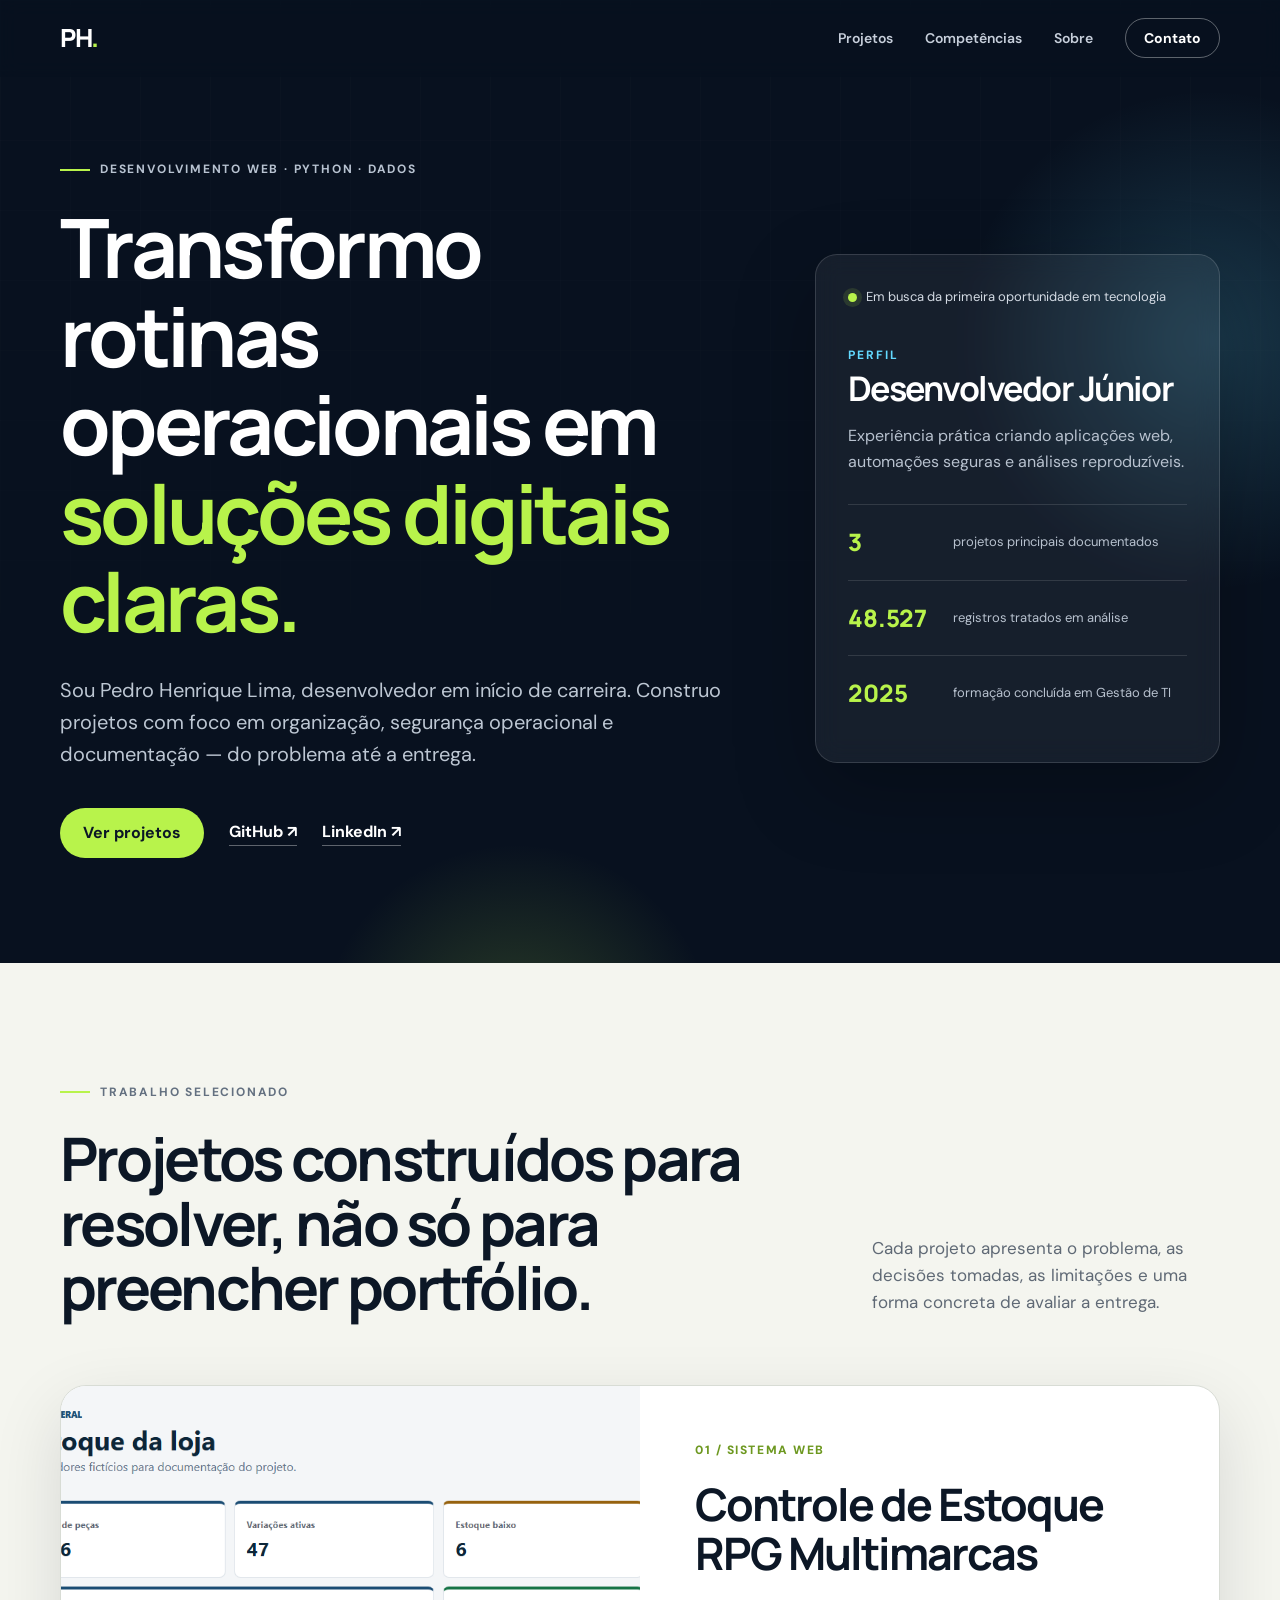
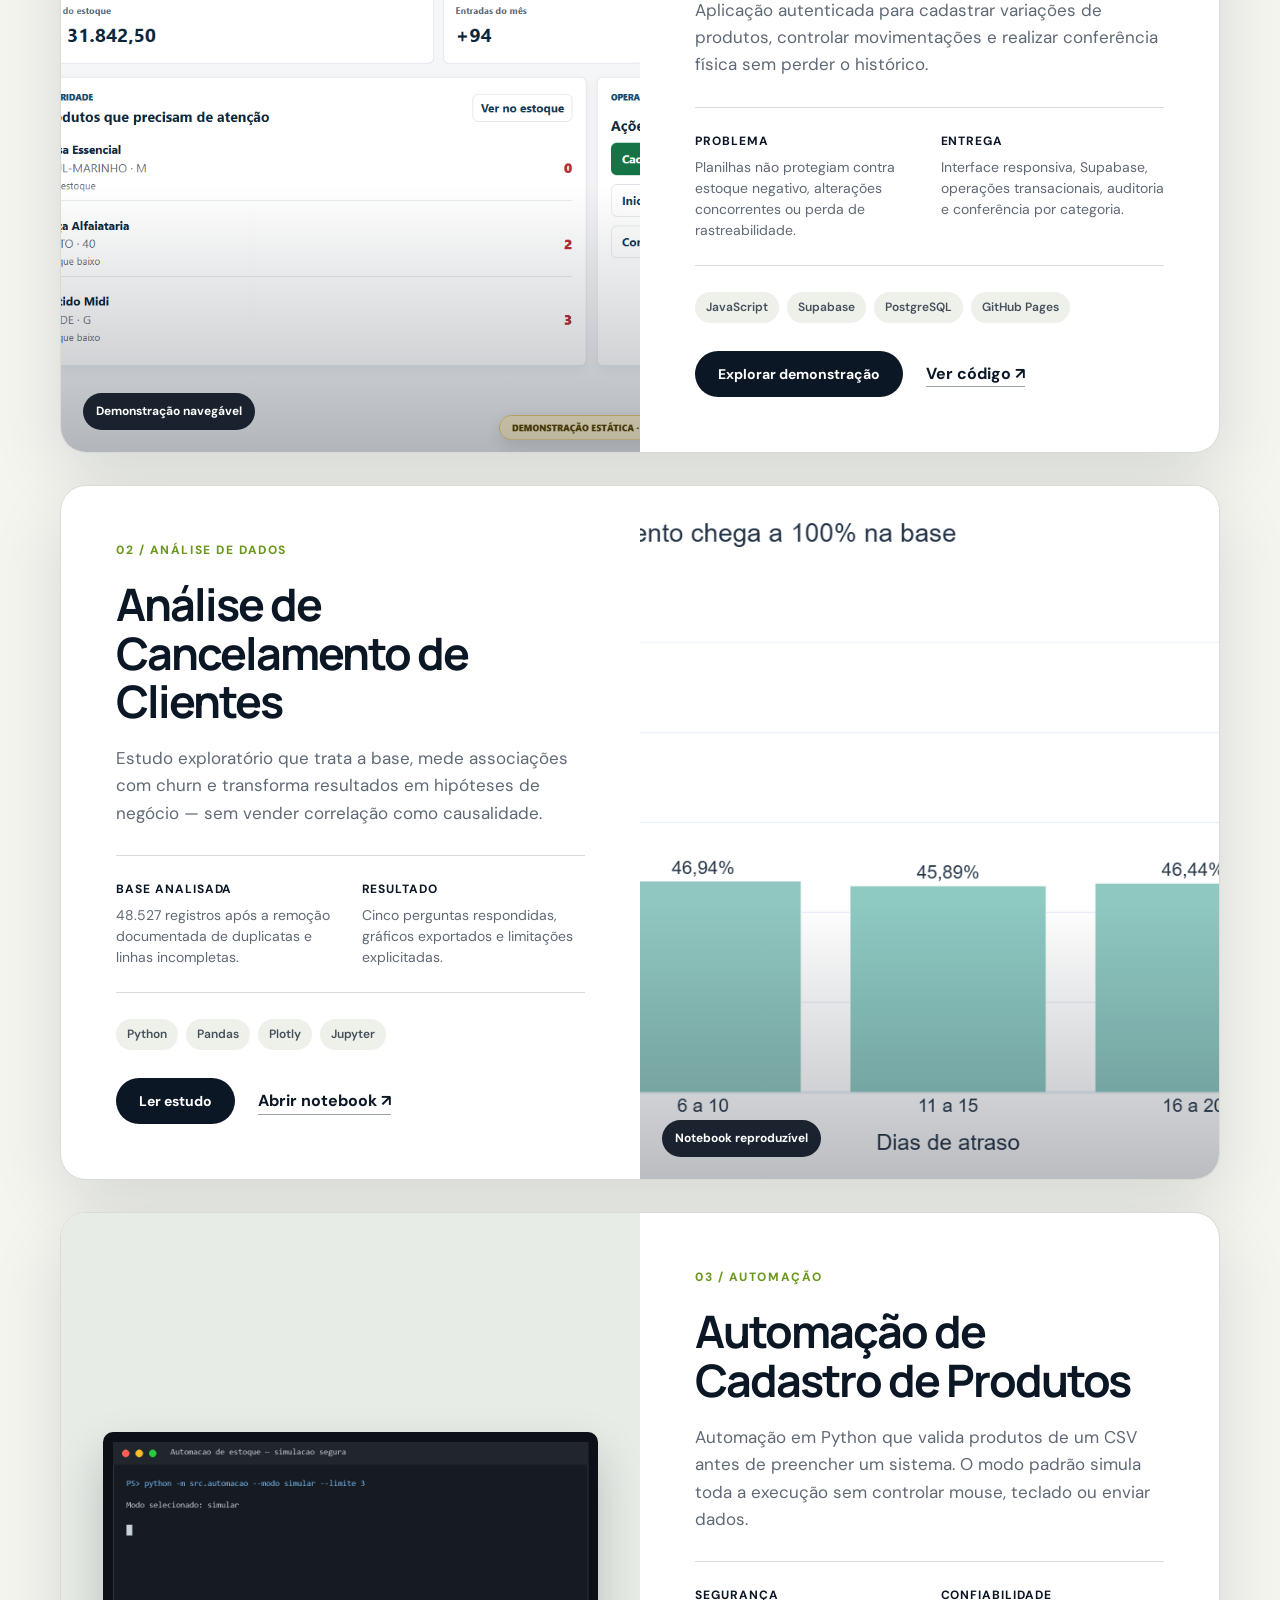
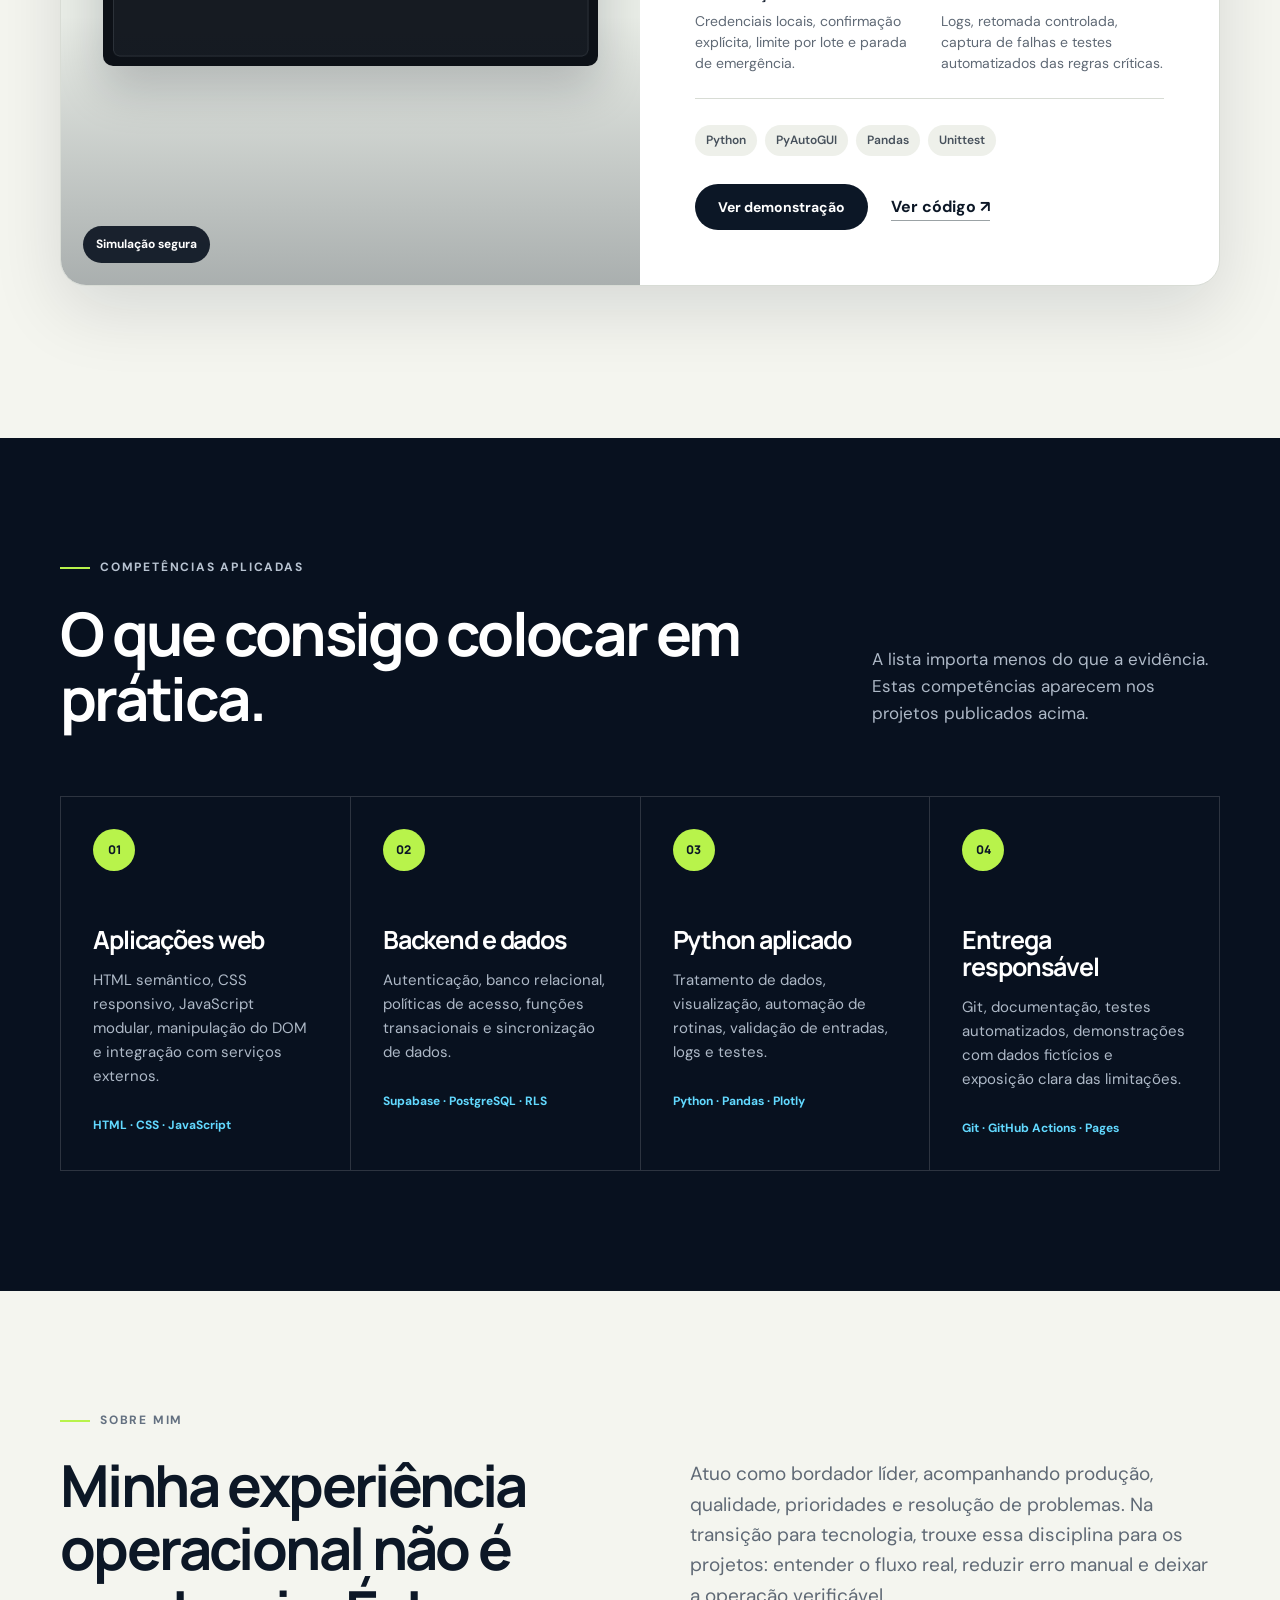
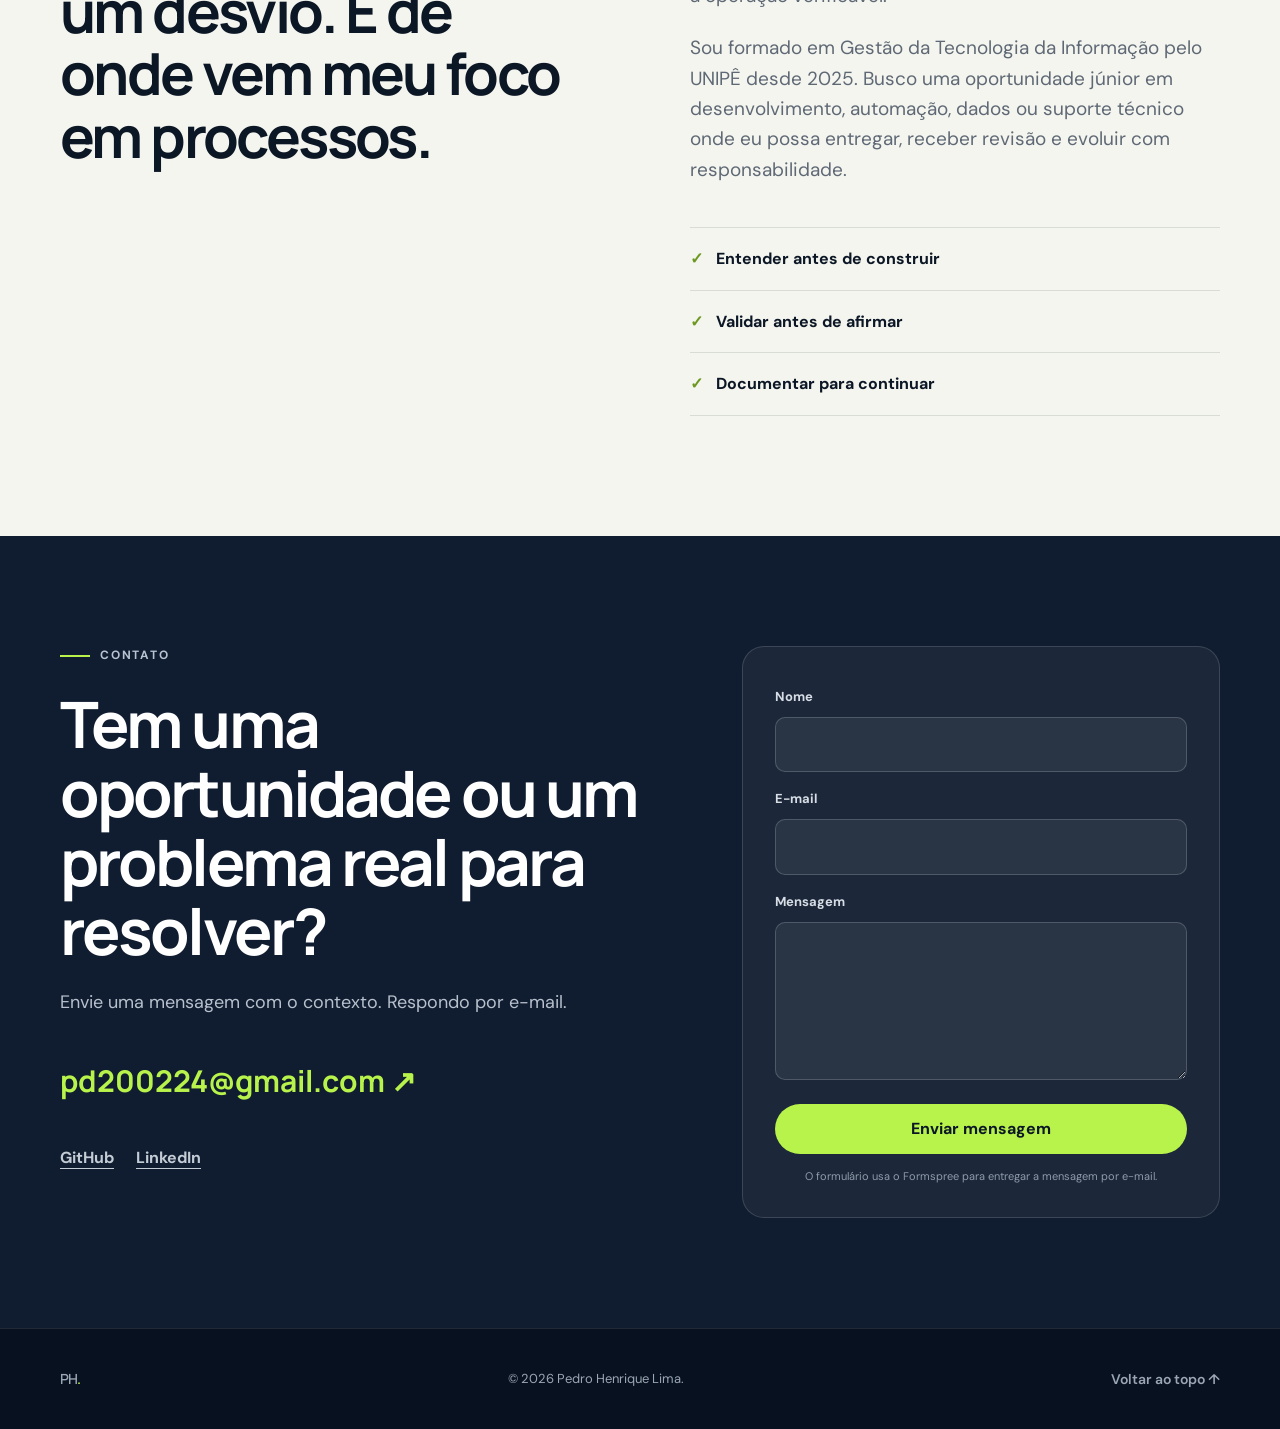
==== commit 20be36f3: "fix: corrige formação concluída em 2025" ====
--- a/index.html
+++ b/index.html
@@ -9,6 +9,7 @@
   <meta property="og:description" content="Projetos documentados em JavaScript, Python, dados e Supabase.">
   <meta property="og:type" content="website">
   <title>Pedro Henrique Lima | Desenvolvedor</title>
+  <link rel="icon" href="data:image/svg+xml,%3Csvg xmlns='http://www.w3.org/2000/svg' viewBox='0 0 64 64'%3E%3Crect width='64' height='64' rx='14' fill='%2308111f'/%3E%3Ctext x='10' y='43' font-family='Arial' font-size='32' font-weight='700' fill='white'%3EPH%3C/text%3E%3Ccircle cx='54' cy='45' r='4' fill='%23b8f34b'/%3E%3C/svg%3E">
   <link rel="preconnect" href="https://fonts.googleapis.com">
   <link rel="preconnect" href="https://fonts.gstatic.com" crossorigin>
   <link href="https://fonts.googleapis.com/css2?family=DM+Sans:wght@400;500;600;700&family=Manrope:wght@600;700;800&display=swap" rel="stylesheet">
@@ -52,7 +53,7 @@
           <dl class="quick-facts">
             <div><dt>3</dt><dd>projetos principais documentados</dd></div>
             <div><dt>48.527</dt><dd>registros tratados em análise</dd></div>
-            <div><dt>2026</dt><dd>conclusão prevista da graduação</dd></div>
+            <div><dt>2025</dt><dd>formação concluída em Gestão de TI</dd></div>
           </dl>
         </aside>
       </div>
@@ -153,7 +154,7 @@
         <div class="about-title reveal"><p class="eyebrow dark"><span></span> Sobre mim</p><h2>Minha experiência operacional não é um desvio. É de onde vem meu foco em processos.</h2></div>
         <div class="about-copy reveal">
           <p>Atuo como bordador líder, acompanhando produção, qualidade, prioridades e resolução de problemas. Na transição para tecnologia, trouxe essa disciplina para os projetos: entender o fluxo real, reduzir erro manual e deixar a operação verificável.</p>
-          <p>Curso Gestão da Tecnologia da Informação no UNIPÊ, com conclusão prevista para 2026. Busco uma oportunidade júnior em desenvolvimento, automação, dados ou suporte técnico onde eu possa entregar, receber revisão e evoluir com responsabilidade.</p>
+          <p>Sou formado em Gestão da Tecnologia da Informação pelo UNIPÊ desde 2025. Busco uma oportunidade júnior em desenvolvimento, automação, dados ou suporte técnico onde eu possa entregar, receber revisão e evoluir com responsabilidade.</p>
           <div class="principles"><span>Entender antes de construir</span><span>Validar antes de afirmar</span><span>Documentar para continuar</span></div>
         </div>
       </div>
